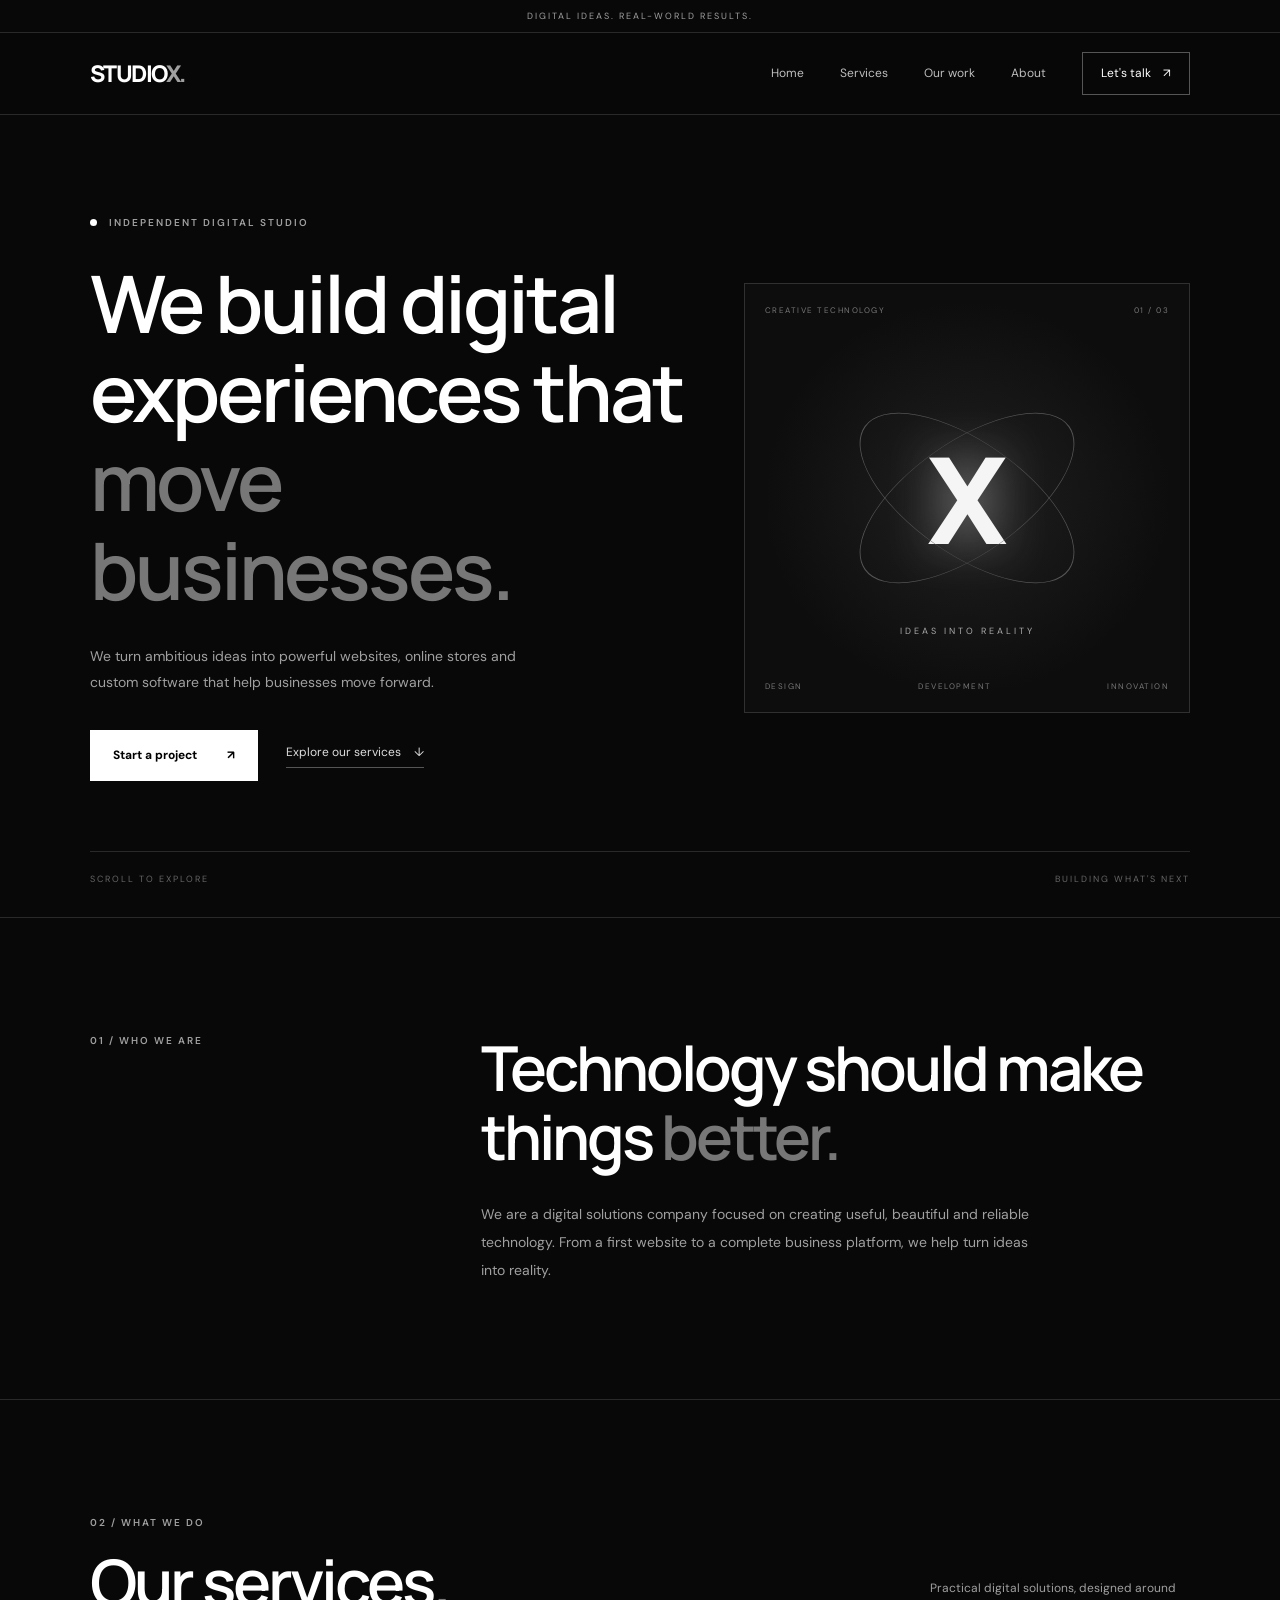
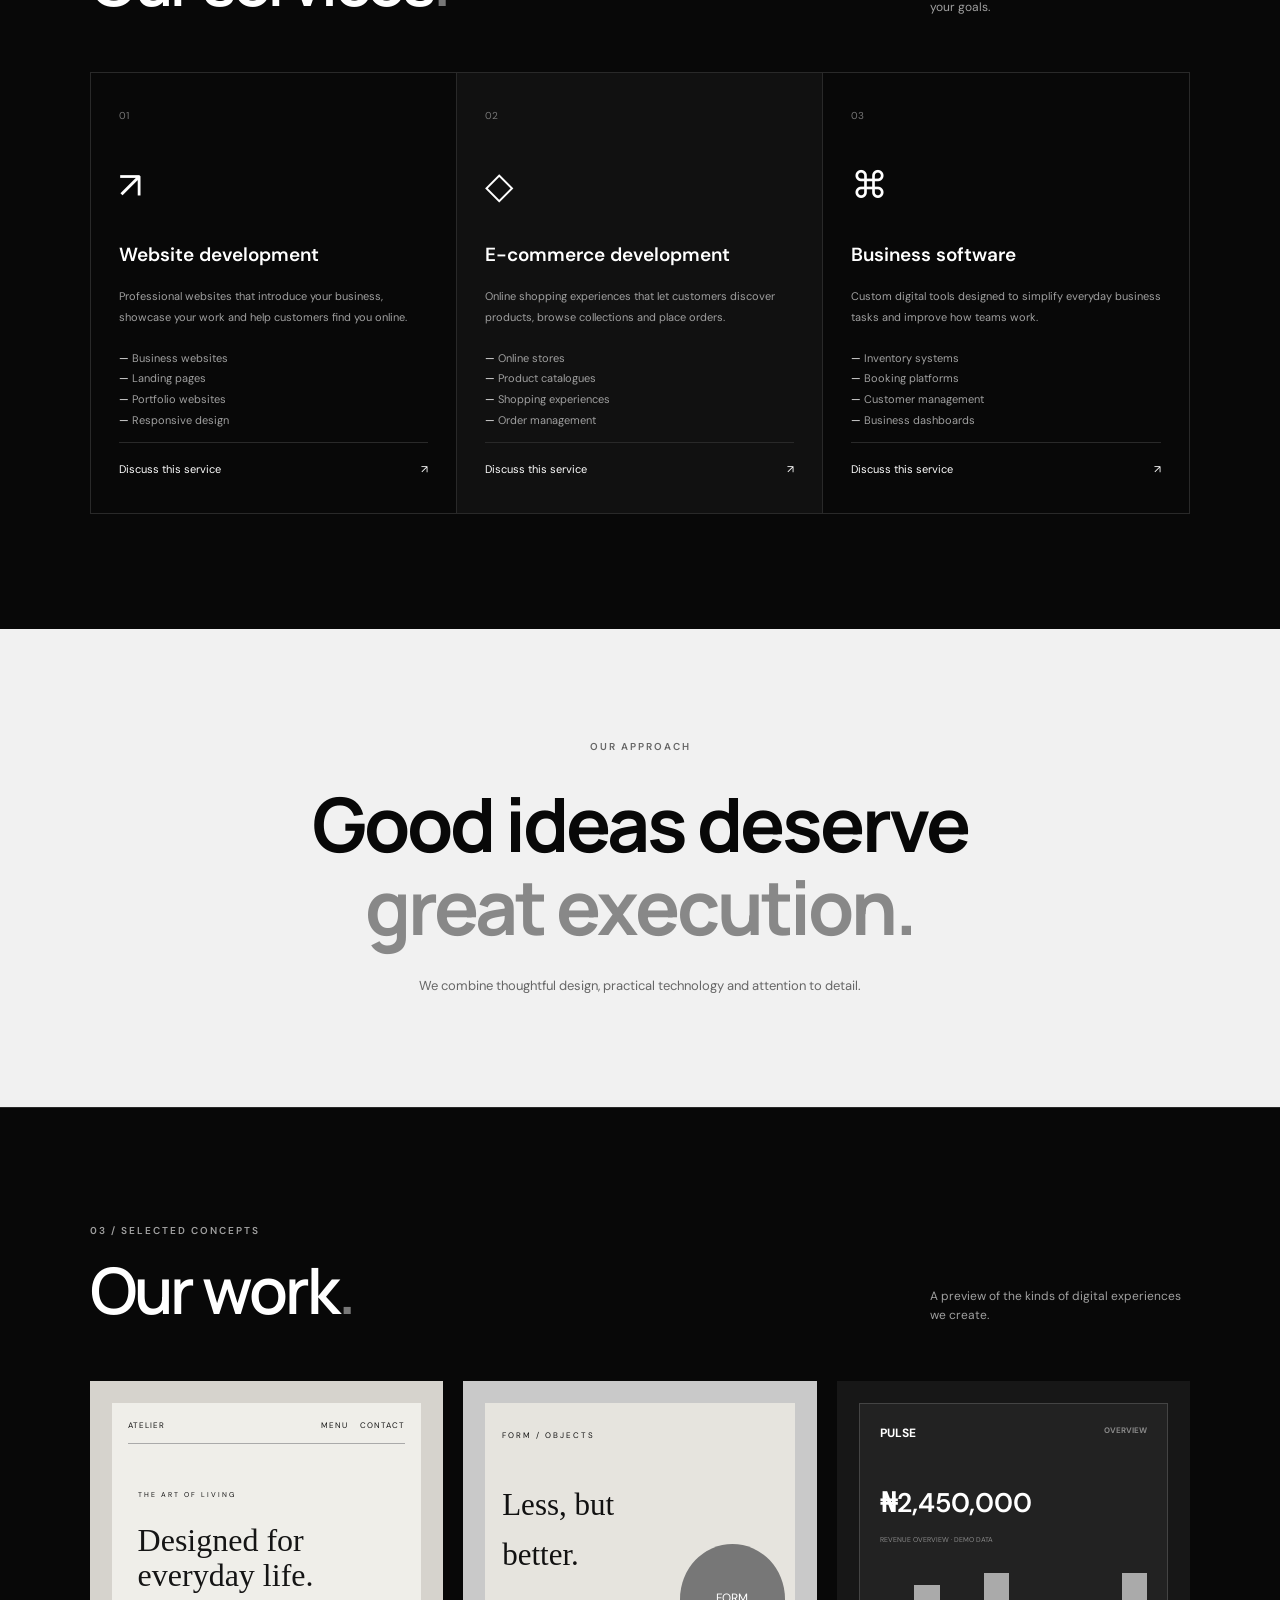
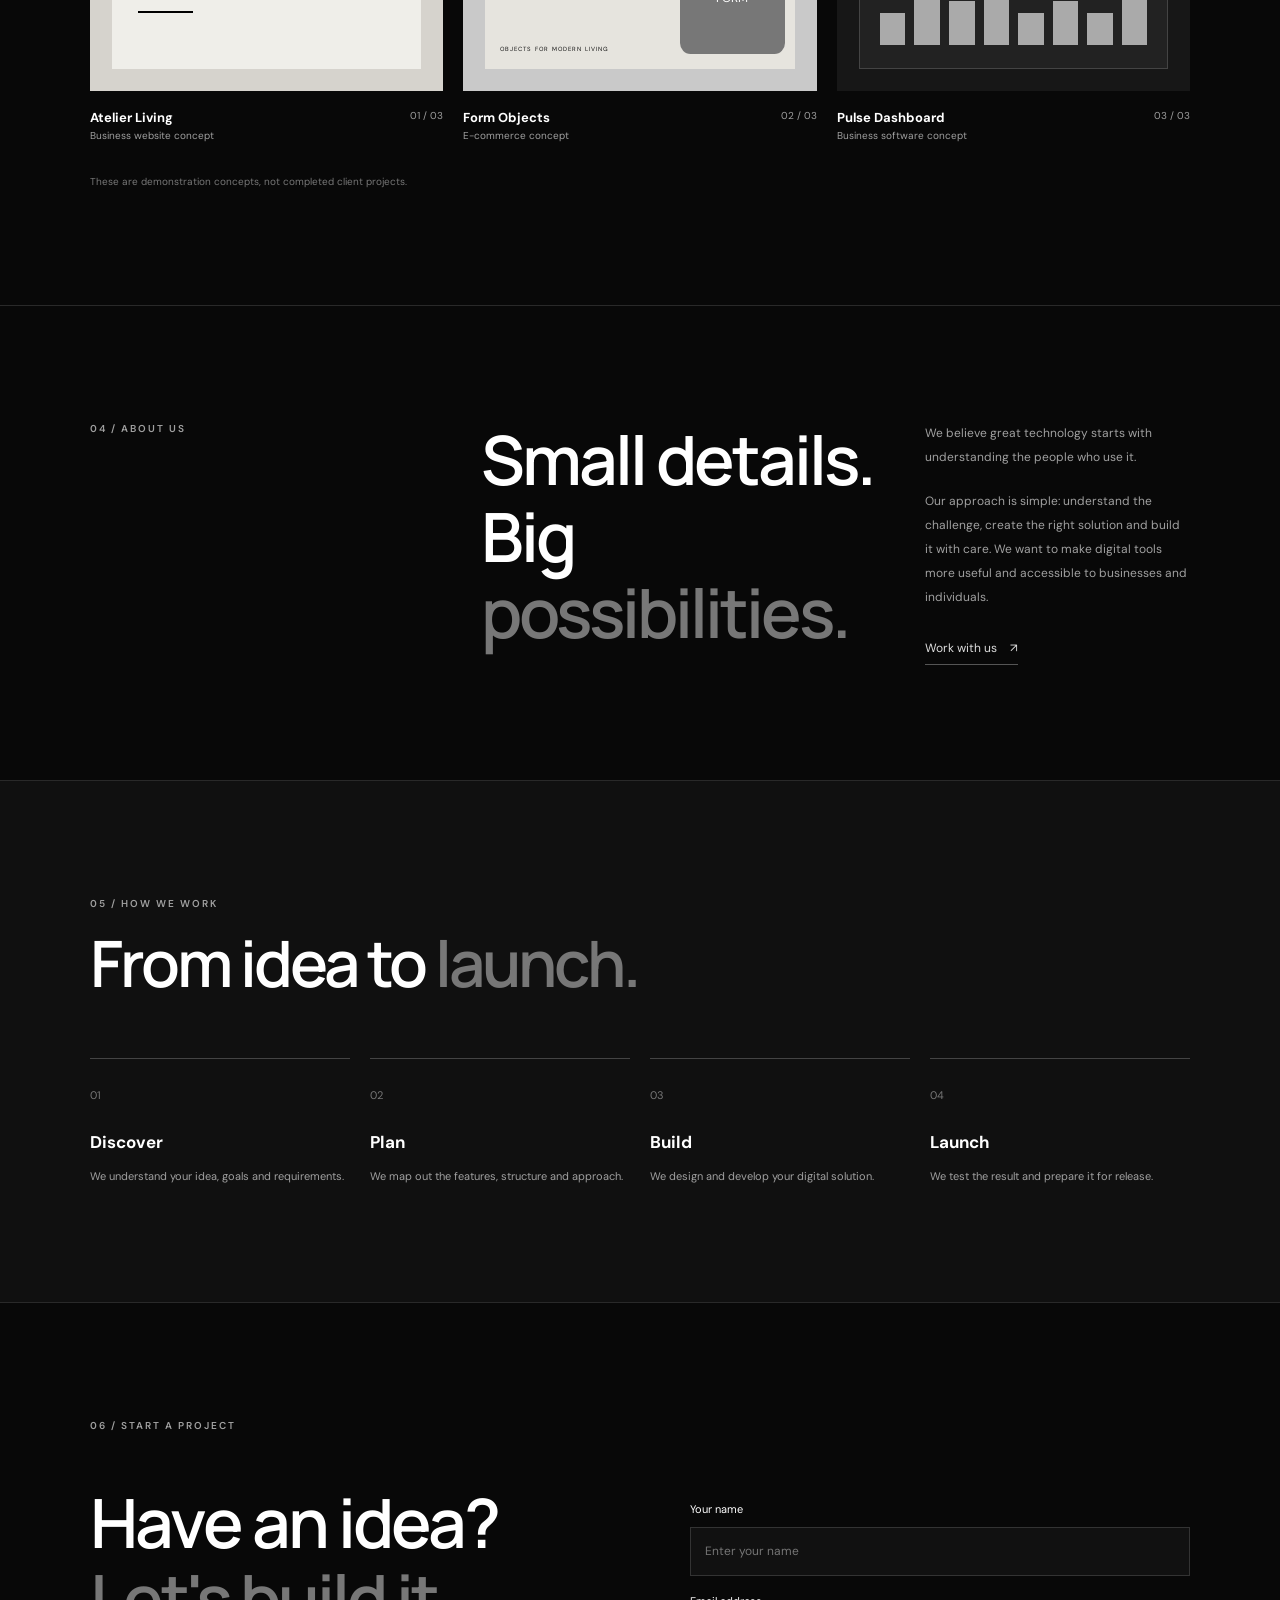
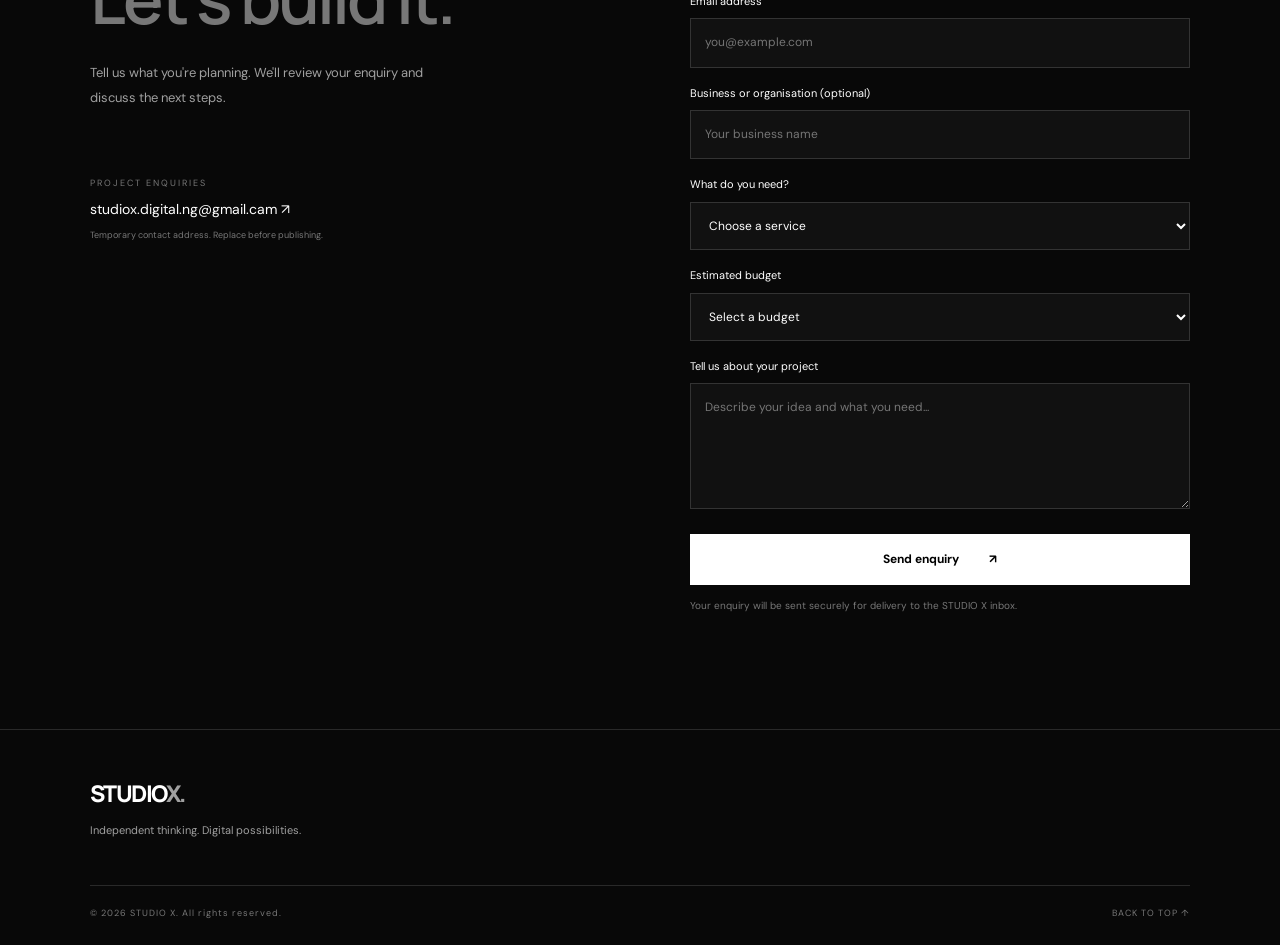
==== index.html @ 40f2bbae "Add STUDIO X website files" ====
<!DOCTYPE html>
<html lang="en">
<head>
  <meta charset="UTF-8">
  <meta name="viewport" content="width=device-width, initial-scale=1.0">
  <meta name="description" content="STUDIO X builds websites, online stores and custom business software.">
  <meta name="theme-color" content="#080808">
  <title>STUDIO X | Digital Solutions</title>
  <link rel="preconnect" href="https://fonts.googleapis.com">
  <link rel="preconnect" href="https://fonts.gstatic.com" crossorigin>
  <link href="https://fonts.googleapis.com/css2?family=DM+Sans:wght@400;500;600;700;800&family=Manrope:wght@400;500;600;700;800&display=swap" rel="stylesheet">
  <link rel="stylesheet" href="style.css">
</head>
<body>

  <div class="announcement">
    DIGITAL IDEAS. REAL-WORLD RESULTS.
  </div>

  <header class="header">
    <a href="#home" class="logo">STUDIO<span>X.</span></a>

    <button class="menu-toggle" id="menuToggle" aria-label="Open navigation" aria-expanded="false">
      <span></span><span></span>
    </button>

    <nav class="nav" id="navigation">
      <a href="#home">Home</a>
      <a href="#services">Services</a>
      <a href="#work">Our work</a>
      <a href="#about">About</a>
      <a href="#contact" class="nav-contact">Let's talk <span>↗</span></a>
    </nav>
  </header>

  <main>
    <section class="hero" id="home">
      <div class="hero-content">
        <div class="eyebrow"><span class="status-dot"></span> INDEPENDENT DIGITAL STUDIO</div>

        <h1>We build digital<br>experiences that<br><span>move businesses.</span></h1>

        <p class="hero-description">
          We turn ambitious ideas into powerful websites, online stores
          and custom software that help businesses move forward.
        </p>

        <div class="hero-actions">
          <a href="#contact" class="button button-light">Start a project <span>↗</span></a>
          <a href="#services" class="text-link">Explore our services <span>↓</span></a>
        </div>
      </div>

      <div class="hero-visual">
        <div class="visual-top">
          <span>CREATIVE TECHNOLOGY</span>
          <span>01 / 03</span>
        </div>
        <div class="visual-center">
          <div class="orbit orbit-one"></div>
          <div class="orbit orbit-two"></div>
          <div class="visual-symbol">X</div>
          <div class="visual-caption">IDEAS INTO REALITY</div>
        </div>
        <div class="visual-bottom">
          <span>DESIGN</span>
          <span>DEVELOPMENT</span>
          <span>INNOVATION</span>
        </div>
      </div>

      <div class="hero-footer">
        <span>SCROLL TO EXPLORE</span>
        <span>BUILDING WHAT'S NEXT</span>
      </div>
    </section>

    <section class="intro section-pad">
      <div class="section-label">01 / WHO WE ARE</div>
      <div>
        <h2>Technology should make things <span>better.</span></h2>
        <p class="intro-copy">
          We are a digital solutions company focused on creating useful,
          beautiful and reliable technology. From a first website to a
          complete business platform, we help turn ideas into reality.
        </p>
      </div>
    </section>

    <section class="services section-pad" id="services">
      <div class="section-heading">
        <div>
          <div class="section-label">02 / WHAT WE DO</div>
          <h2>Our services<span>.</span></h2>
        </div>
        <p>Practical digital solutions, designed around your goals.</p>
      </div>

      <div class="service-grid">
        <article class="service-card">
          <div class="service-number">01</div>
          <div class="service-icon">↗</div>
          <h3>Website development</h3>
          <p>
            Professional websites that introduce your business,
            showcase your work and help customers find you online.
          </p>
          <ul>
            <li>Business websites</li>
            <li>Landing pages</li>
            <li>Portfolio websites</li>
            <li>Responsive design</li>
          </ul>
          <a href="#contact" class="card-link" data-service="Website development">Discuss this service <span>↗</span></a>
        </article>

        <article class="service-card featured-service">
          <div class="service-number">02</div>
          <div class="service-icon">◇</div>
          <h3>E-commerce development</h3>
          <p>
            Online shopping experiences that let customers discover
            products, browse collections and place orders.
          </p>
          <ul>
            <li>Online stores</li>
            <li>Product catalogues</li>
            <li>Shopping experiences</li>
            <li>Order management</li>
          </ul>
          <a href="#contact" class="card-link" data-service="E-commerce development">Discuss this service <span>↗</span></a>
        </article>

        <article class="service-card">
          <div class="service-number">03</div>
          <div class="service-icon">⌘</div>
          <h3>Business software</h3>
          <p>
            Custom digital tools designed to simplify everyday
            business tasks and improve how teams work.
          </p>
          <ul>
            <li>Inventory systems</li>
            <li>Booking platforms</li>
            <li>Customer management</li>
            <li>Business dashboards</li>
          </ul>
          <a href="#contact" class="card-link" data-service="Business software">Discuss this service <span>↗</span></a>
        </article>
      </div>
    </section>

    <section class="statement">
      <div class="statement-label">OUR APPROACH</div>
      <h2>Good ideas deserve<br> <span>great execution.</span></h2>
      <p>We combine thoughtful design, practical technology and attention to detail.</p>
    </section>

    <section class="work section-pad" id="work">
      <div class="section-heading">
        <div>
          <div class="section-label">03 / SELECTED CONCEPTS</div>
          <h2>Our work<span>.</span></h2>
        </div>
        <p>A preview of the kinds of digital experiences we create.</p>
      </div>

      <div class="work-grid">
        <article class="work-card">
          <div class="work-image work-one">
            <div class="mock-window">
              <div class="mock-top"><span>ATELIER</span><span>MENU　 CONTACT</span></div>
              <div class="mock-main">
                <span>THE ART OF LIVING</span>
                <strong>Designed for<br>everyday life.</strong>
                <div class="mock-line"></div>
              </div>
            </div>
          </div>
          <div class="work-info">
            <div><h3>Atelier Living</h3><p>Business website concept</p></div>
            <span>01 / 03</span>
          </div>
        </article>

        <article class="work-card">
          <div class="work-image work-two">
            <div class="mock-shop">
              <span>FORM / OBJECTS</span>
              <strong>Less, but<br>better.</strong>
              <div class="mock-product">FORM</div>
              <small>OBJECTS FOR MODERN LIVING</small>
            </div>
          </div>
          <div class="work-info">
            <div><h3>Form Objects</h3><p>E-commerce concept</p></div>
            <span>02 / 03</span>
          </div>
        </article>

        <article class="work-card">
          <div class="work-image work-three">
            <div class="mock-dashboard">
              <div class="dash-title">PULSE <span>OVERVIEW</span></div>
              <div class="dash-number">₦2,450,000</div>
              <small>REVENUE OVERVIEW · DEMO DATA</small>
              <div class="dash-bars"><i></i><i></i><i></i><i></i><i></i><i></i><i></i><i></i></div>
            </div>
          </div>
          <div class="work-info">
            <div><h3>Pulse Dashboard</h3><p>Business software concept</p></div>
            <span>03 / 03</span>
          </div>
        </article>
      </div>
      <p class="portfolio-note">These are demonstration concepts, not completed client projects.</p>
    </section>

    <section class="about section-pad" id="about">
      <div class="section-label">04 / ABOUT US</div>
      <div class="about-content">
        <h2>Small details.<br>Big <span>possibilities.</span></h2>
        <div class="about-text">
          <p>
            We believe great technology starts with understanding
            the people who use it.
          </p>
          <p>
            Our approach is simple: understand the challenge,
            create the right solution and build it with care.
            We want to make digital tools more useful and accessible
            to businesses and individuals.
          </p>
          <a href="#contact" class="text-link">Work with us <span>↗</span></a>
        </div>
      </div>
    </section>

    <section class="process section-pad">
      <div class="section-label">05 / HOW WE WORK</div>
      <h2>From idea to <span>launch.</span></h2>
      <div class="process-grid">
        <div><span>01</span><h3>Discover</h3><p>We understand your idea, goals and requirements.</p></div>
        <div><span>02</span><h3>Plan</h3><p>We map out the features, structure and approach.</p></div>
        <div><span>03</span><h3>Build</h3><p>We design and develop your digital solution.</p></div>
        <div><span>04</span><h3>Launch</h3><p>We test the result and prepare it for release.</p></div>
      </div>
    </section>

    <section class="contact section-pad" id="contact">
      <div class="section-label">06 / START A PROJECT</div>
      <div class="contact-layout">
        <div>
          <h2>Have an idea?<br><span>Let's build it.</span></h2>
          <p>Tell us what you're planning. We'll review your enquiry and discuss the next steps.</p>
          <div class="contact-detail">
            <span>PROJECT ENQUIRIES</span>
            <a href="mailto:studiox.digital.ng@gmail.cam">studiox.digital.ng@gmail.cam ↗</a>
            <small>Temporary contact address. Replace before publishing.</small>
          </div>
        </div>

        <form id="projectFormOnline" class="project-form"
      action="https://api.web3forms.com/submit"
      method="POST">

  <input type="hidden" name="access_key" value=00586d34-3812-41f3-b24c-61cb182b9431>
  <input type="hidden" name="subject" value="New STUDIO X Project Enquiry">
  <input type="hidden" name="from_name" value="STUDIO X">
  <input type="checkbox" name="botcheck" style="display:none;">

  <label for="name">Your name</label>
  <input type="text" id="name" name="name" placeholder="Enter your name" required>

  <label for="email">Email address</label>
  <input type="email" id="email" name="email" placeholder="you@example.com" required>

  <label for="business">Business or organisation (optional)</label>
  <input type="text" id="business" name="business" placeholder="Your business name">

  <label for="service">What do you need?</label>
  <select id="service" name="service" required>
    <option value="">Choose a service</option>
    <option>Website development</option>
    <option>E-commerce development</option>
    <option>Business software</option>
    <option>Not sure yet</option>
  </select>

  <label for="budget">Estimated budget</label>
  <select id="budget" name="budget" required>
    <option value="">Select a budget</option>
    <option>Under ₦50,000</option>
    <option>₦50,000 – ₦150,000</option>
    <option>₦150,000 – ₦500,000</option>
    <option>Above ₦500,000</option>
    <option>Not decided</option>
  </select>

  <label for="message">Tell us about your project</label>
  <textarea id="message" name="message" rows="5"
    placeholder="Describe your idea and what you need..." required></textarea>

  <button class="button button-light submit-button" type="submit">
    Send enquiry <span>↗</span>
  </button>

  <p class="form-note" id="formNote">
    Your enquiry will be sent securely for delivery to the STUDIO X inbox.
  </p>
</form>
      </div>
    </section>
  </main>

  <footer class="footer">
    <a href="#home" class="logo">STUDIO<span>X.</span></a>
    <p>Independent thinking. Digital possibilities.</p>
    <div class="footer-bottom">
      <span>© <span id="year"></span> STUDIO X. All rights reserved.</span>
      <a href="#home">BACK TO TOP ↑</a>
    </div>
  </footer>

  <script src="script.js"></script>
</body>
</html>
---- style.css ----
:root {
  --black: #080808;
  --surface: #111111;
  --surface-light: #171717;
  --white: #ffffff;
  --grey: #a0a0a0;
  --border: #292929;
}

* {
  margin: 0;
  padding: 0;
  box-sizing: border-box;
}

html {
  scroll-behavior: smooth;
  scroll-padding-top: 90px;
}

body {
  background: var(--black);
  color: var(--white);
  font-family: "DM Sans", sans-serif;
  line-height: 1.6;
}

a {
  color: inherit;
  text-decoration: none;
}

button, input, textarea, select {
  font: inherit;
}

.announcement {
  text-align: center;
  padding: 9px;
  font-size: 9px;
  letter-spacing: 2px;
  border-bottom: 1px solid var(--border);
  color: var(--grey);
}

.header {
  height: 82px;
  padding: 0 7%;
  display: flex;
  align-items: center;
  justify-content: space-between;
  border-bottom: 1px solid var(--border);
  position: sticky;
  top: 0;
  z-index: 100;
  background: rgba(8, 8, 8, .96);
  backdrop-filter: blur(15px);
}

.logo {
  font-family: "Manrope", sans-serif;
  font-size: 23px;
  font-weight: 800;
  letter-spacing: -1.5px;
}

.logo span {
  color: var(--grey);
}

.nav {
  display: flex;
  align-items: center;
  gap: 36px;
}

.nav a {
  font-size: 12px;
  color: #bdbdbd;
  transition: color .25s;
}

.nav a:hover {
  color: white;
}

.nav .nav-contact {
  border: 1px solid #555;
  padding: 11px 18px;
  color: white;
}

.nav-contact span {
  margin-left: 9px;
}

.menu-toggle {
  display: none;
  background: none;
  border: none;
  cursor: pointer;
}

.hero {
  padding: 100px 7% 30px;
  min-height: 680px;
  display: grid;
  grid-template-columns: 1.15fr .85fr;
  align-items: center;
  gap: 50px;
  position: relative;
}

.eyebrow, .section-label, .statement-label {
  font-size: 10px;
  letter-spacing: 2px;
  color: var(--grey);
  font-weight: 600;
}

.status-dot {
  display: inline-block;
  width: 7px;
  height: 7px;
  background: white;
  border-radius: 50%;
  margin-right: 8px;
}

.hero h1, .section-heading h2, .intro h2,
.about h2, .process h2, .contact h2 {
  font-family: "Manrope", sans-serif;
  font-weight: 600;
  letter-spacing: -3px;
  line-height: 1.12;
}

.hero h1 {
  font-size: clamp(44px, 6.2vw, 82px);
  margin: 28px 0;
}

.hero h1 span, .intro h2 span, .section-heading h2 span,
.statement h2 span, .about h2 span, .process h2 span,
.contact h2 span {
  color: #777;
}

.hero-description {
  color: var(--grey);
  font-size: 14px;
  max-width: 440px;
  line-height: 1.9;
}

.hero-actions {
  display: flex;
  align-items: center;
  gap: 28px;
  margin-top: 34px;
  flex-wrap: wrap;
}

.button {
  display: inline-flex;
  justify-content: center;
  align-items: center;
  gap: 30px;
  padding: 15px 22px;
  border: 1px solid white;
  cursor: pointer;
  font-size: 12px;
  font-weight: 700;
  transition: .25s;
}

.button-light {
  background: white;
  color: black;
}

.button-light:hover {
  background: #c9c9c9;
  transform: translateY(-3px);
}

.text-link {
  font-size: 12px;
  color: #ddd;
  border-bottom: 1px solid #555;
  padding-bottom: 5px;
}

.text-link span {
  margin-left: 10px;
}

.hero-visual {
  height: 430px;
  border: 1px solid #303030;
  background: radial-gradient(ellipse at center, #202020 0%, #0d0d0d 65%);
  display: flex;
  flex-direction: column;
  justify-content: space-between;
  padding: 20px;
  overflow: hidden;
}

.visual-top, .visual-bottom {
  display: flex;
  justify-content: space-between;
  color: #777;
  font-size: 8px;
  letter-spacing: 1.5px;
}

.visual-center {
  height: 290px;
  position: relative;
  display: flex;
  justify-content: center;
  align-items: center;
}

.orbit {
  position: absolute;
  border: 1px solid #555;
  border-radius: 50%;
  width: 250px;
  height: 250px;
}

.orbit-one {
  transform: rotate(35deg) scaleY(.45);
  animation: orbit 12s linear infinite;
}

.orbit-two {
  transform: rotate(-35deg) scaleY(.45);
  animation: orbit 12s linear infinite reverse;
}

.visual-symbol {
  font-family: "Manrope", sans-serif;
  font-size: 120px;
  font-weight: 800;
  color: #f5f5f5;
  text-shadow: 0 0 50px #888;
}

.visual-caption {
  position: absolute;
  bottom: 5px;
  font-size: 9px;
  letter-spacing: 3px;
  color: #aaa;
}

@keyframes orbit {
  to { transform: rotate(395deg) scaleY(.45); }
}

.hero-footer {
  grid-column: 1 / -1;
  display: flex;
  justify-content: space-between;
  font-size: 9px;
  color: #666;
  letter-spacing: 2px;
  border-top: 1px solid var(--border);
  padding-top: 20px;
  margin-top: 20px;
}

.section-pad {
  padding: 115px 7%;
}

.intro {
  display: grid;
  grid-template-columns: .65fr 1.35fr;
  gap: 50px;
  border-top: 1px solid var(--border);
}

.intro h2 {
  font-size: clamp(35px, 5vw, 62px);
  max-width: 760px;
}

.intro-copy {
  margin-top: 28px;
  color: var(--grey);
  max-width: 550px;
  font-size: 14px;
  line-height: 2;
}

.services, .work, .process {
  border-top: 1px solid var(--border);
}

.section-heading {
  display: flex;
  justify-content: space-between;
  align-items: end;
  gap: 30px;
  margin-bottom: 55px;
}

.section-heading h2, .process h2 {
  font-size: clamp(42px, 5vw, 65px);
  margin-top: 15px;
}

.section-heading > p {
  max-width: 260px;
  font-size: 12px;
  color: var(--grey);
}

.service-grid {
  display: grid;
  grid-template-columns: repeat(3, 1fr);
  border: 1px solid var(--border);
}

.service-card {
  padding: 35px 28px;
  min-height: 440px;
  border-right: 1px solid var(--border);
  position: relative;
  display: flex;
  flex-direction: column;
  transition: background .3s;
}

.service-card:last-child {
  border-right: 0;
}

.service-card:hover {
  background: var(--surface-light);
}

.featured-service {
  background: #111;
}

.service-number {
  font-size: 10px;
  color: #777;
}

.service-icon {
  font-size: 37px;
  margin: 32px 0 25px;
}

.service-card h3 {
  font-size: 19px;
  font-weight: 600;
  margin-bottom: 15px;
}

.service-card p, .service-card li {
  color: var(--grey);
  font-size: 11px;
  line-height: 1.9;
}

.service-card ul {
  list-style: none;
  margin-top: 20px;
}

.service-card li::before {
  content: "— ";
  color: white;
}

.card-link {
  border-top: 1px solid var(--border);
  padding-top: 18px;
  margin-top: auto;
  font-size: 11px;
}

.card-link span {
  float: right;
}

.statement {
  padding: 110px 7%;
  background: #f1f1f1;
  color: #080808;
  text-align: center;
}

.statement-label {
  color: #666;
}

.statement h2 {
  font-family: "Manrope", sans-serif;
  font-size: clamp(40px, 6vw, 75px);
  line-height: 1.1;
  letter-spacing: -3px;
  margin: 28px 0;
}

.statement h2 span {
  color: #888;
}

.statement p {
  color: #666;
  font-size: 13px;
}

.work-grid {
  display: grid;
  grid-template-columns: repeat(3, 1fr);
  gap: 20px;
}

.work-image {
  height: 310px;
  display: flex;
  justify-content: center;
  align-items: center;
  overflow: hidden;
  padding: 22px;
}

.work-one { background: #d6d3cd; }
.work-two { background: #c9c9c9; }
.work-three { background: #171717; }

.mock-window {
  width: 100%;
  height: 100%;
  background: #efeee9;
  color: #151515;
  padding: 16px;
}

.mock-top {
  display: flex;
  justify-content: space-between;
  font-size: 8px;
  letter-spacing: 1px;
  border-bottom: 1px solid #aaa;
  padding-bottom: 12px;
}

.mock-main {
  padding: 35px 10px;
}

.mock-main > span {
  font-size: 7px;
  letter-spacing: 2px;
}

.mock-main strong {
  display: block;
  font-family: Georgia, serif;
  font-size: 32px;
  font-weight: 400;
  line-height: 1.1;
  margin: 18px 0;
}

.mock-line {
  width: 55px;
  height: 2px;
  background: black;
}

.mock-shop {
  width: 100%;
  height: 100%;
  padding: 17px;
  background: #e6e4de;
  color: #111;
  position: relative;
}

.mock-shop > span {
  font-size: 8px;
  letter-spacing: 2px;
}

.mock-shop strong {
  display: block;
  font-family: Georgia, serif;
  font-size: 31px;
  font-weight: 400;
  margin-top: 35px;
}

.mock-product {
  position: absolute;
  right: 10px;
  bottom: 15px;
  width: 105px;
  height: 110px;
  border-radius: 50% 50% 10% 10%;
  background: #777;
  color: white;
  display: grid;
  place-items: center;
  font-size: 12px;
}

.mock-shop small {
  position: absolute;
  bottom: 14px;
  left: 15px;
  font-size: 6px;
  letter-spacing: 1px;
}

.mock-dashboard {
  width: 100%;
  height: 100%;
  background: #222;
  border: 1px solid #444;
  padding: 20px;
}

.dash-title {
  font-size: 12px;
  font-weight: 700;
  display: flex;
  justify-content: space-between;
}

.dash-title span {
  font-size: 8px;
  color: #888;
}

.dash-number {
  font-size: 27px;
  font-weight: 600;
  margin-top: 38px;
}

.mock-dashboard small {
  color: #888;
  font-size: 7px;
}

.dash-bars {
  height: 80px;
  display: flex;
  align-items: end;
  gap: 9px;
  margin-top: 15px;
}

.dash-bars i {
  flex: 1;
  background: #aaa;
  height: 40%;
}

.dash-bars i:nth-child(2n) { height: 75%; }
.dash-bars i:nth-child(3n) { height: 55%; }
.dash-bars i:nth-child(4n) { height: 90%; }

.work-info {
  display: flex;
  justify-content: space-between;
  padding-top: 17px;
}

.work-info h3 {
  font-size: 13px;
}

.work-info p, .work-info > span {
  color: var(--grey);
  font-size: 10px;
}

.portfolio-note {
  color: #777;
  font-size: 10px;
  margin-top: 30px;
}

.about {
  border-top: 1px solid var(--border);
  display: grid;
  grid-template-columns: .65fr 1.35fr;
  gap: 50px;
}

.about-content {
  display: grid;
  grid-template-columns: 1.2fr .8fr;
  gap: 45px;
}

.about h2, .contact h2 {
  font-size: clamp(42px, 5.5vw, 68px);
}

.about-text p {
  font-size: 12px;
  color: var(--grey);
  margin-bottom: 20px;
  line-height: 2;
}

.about-text .text-link {
  display: inline-block;
  margin-top: 10px;
}

.process {
  background: #101010;
}

.process-grid {
  display: grid;
  grid-template-columns: repeat(4, 1fr);
  gap: 20px;
  margin-top: 60px;
}

.process-grid > div {
  border-top: 1px solid #444;
  padding-top: 22px;
}

.process-grid span {
  font-size: 11px;
  color: #777;
}

.process-grid h3 {
  margin: 22px 0 10px;
  font-size: 17px;
}

.process-grid p {
  color: var(--grey);
  font-size: 11px;
  line-height: 1.9;
}

.contact {
  border-top: 1px solid var(--border);
}

.contact-layout {
  display: grid;
  grid-template-columns: 1fr 1fr;
  gap: 100px;
  margin-top: 50px;
}

.contact-layout > div > p {
  color: var(--grey);
  font-size: 13px;
  max-width: 370px;
  margin-top: 25px;
  line-height: 1.9;
}

.contact-detail {
  margin-top: 65px;
  display: flex;
  flex-direction: column;
  gap: 8px;
}

.contact-detail > span {
  font-size: 9px;
  color: #777;
  letter-spacing: 2px;
}

.contact-detail a {
  font-size: 14px;
}

.contact-detail small {
  font-size: 9px;
  color: #777;
}

.project-form {
  display: flex;
  flex-direction: column;
}

.project-form label {
  font-size: 11px;
  margin: 17px 0 8px;
}

.project-form input, .project-form textarea,
.project-form select {
  width: 100%;
  padding: 14px;
  background: #111;
  color: white;
  border: 1px solid #333;
  outline: none;
  border-radius: 0;
  font-size: 12px;
}

.project-form input:focus, .project-form textarea:focus,
.project-form select:focus {
  border-color: #aaa;
}

.project-form select option {
  background: #111;
}

.project-form textarea {
  resize: vertical;
}

.submit-button {
  margin-top: 25px;
}

.form-note {
  color: #777;
  font-size: 10px;
  margin-top: 13px;
}

.footer {
  padding: 45px 7% 25px;
  border-top: 1px solid var(--border);
}

.footer > p {
  font-size: 11px;
  color: var(--grey);
  margin-top: 10px;
}

.footer-bottom {
  display: flex;
  justify-content: space-between;
  border-top: 1px solid var(--border);
  margin-top: 45px;
  padding-top: 20px;
  font-size: 9px;
  color: #777;
  letter-spacing: 1px;
}

.reveal {
  opacity: 0;
  transform: translateY(22px);
  transition: opacity .7s ease, transform .7s ease;
}

.reveal.visible {
  opacity: 1;
  transform: translateY(0);
}

@media (max-width: 900px) {
  .hero {
    grid-template-columns: 1fr;
    padding-top: 75px;
  }

  .hero-visual {
    max-width: 600px;
    width: 100%;
  }

  .service-grid {
    grid-template-columns: 1fr;
  }

  .service-card {
    border-right: 0;
    border-bottom: 1px solid var(--border);
    min-height: 390px;
  }

  .service-card:last-child {
    border-bottom: 0;
  }

  .work-grid {
    grid-template-columns: 1fr 1fr;
  }

  .about, .intro {
    grid-template-columns: 1fr;
  }

  .contact-layout {
    gap: 50px;
  }
}

@media (max-width: 650px) {
  .header {
    height: 70px;
  }

  .menu-toggle {
    display: flex;
    flex-direction: column;
    gap: 6px;
    padding: 10px;
  }

  .menu-toggle span {
    width: 23px;
    height: 1px;
    background: white;
  }

  .nav {
    display: none;
    position: absolute;
    top: 70px;
    left: 0;
    width: 100%;
    background: #0b0b0b;
    border-bottom: 1px solid #333;
    flex-direction: column;
    align-items: stretch;
    padding: 25px 7%;
    gap: 25px;
  }

  .nav.open {
    display: flex;
  }

  .nav .nav-contact {
    text-align: center;
  }

  .hero {
    padding-top: 65px;
    min-height: auto;
  }

  .hero h1 {
    letter-spacing: -2px;
  }

  .hero-visual {
    height: 330px;
  }

  .visual-center {
    height: 220px;
  }

  .orbit {
    width: 190px;
    height: 190px;
  }

  .visual-symbol {
    font-size: 95px;
  }

  .hero-footer {
    font-size: 7px;
  }

  .section-pad {
    padding: 80px 7%;
  }

  .section-heading {
    flex-direction: column;
    align-items: start;
  }

  .work-grid {
    grid-template-columns: 1fr;
  }

  .work-image {
    height: 290px;
  }

  .about-content {
    grid-template-columns: 1fr;
    gap: 25px;
  }

  .process-grid {
    grid-template-columns: 1fr 1fr;
    row-gap: 40px;
  }

  .contact-layout {
    grid-template-columns: 1fr;
    gap: 50px;
  }

  .footer-bottom {
    gap: 20px;
    flex-direction: column;
  }
}

@media (prefers-reduced-motion: reduce) {
  *, *::before, *::after {
    scroll-behavior: auto !important;
    animation-duration: .01ms !important;
    transition-duration: .01ms !important;
  }

  .reveal {
    opacity: 1;
    transform: none;
  }
}
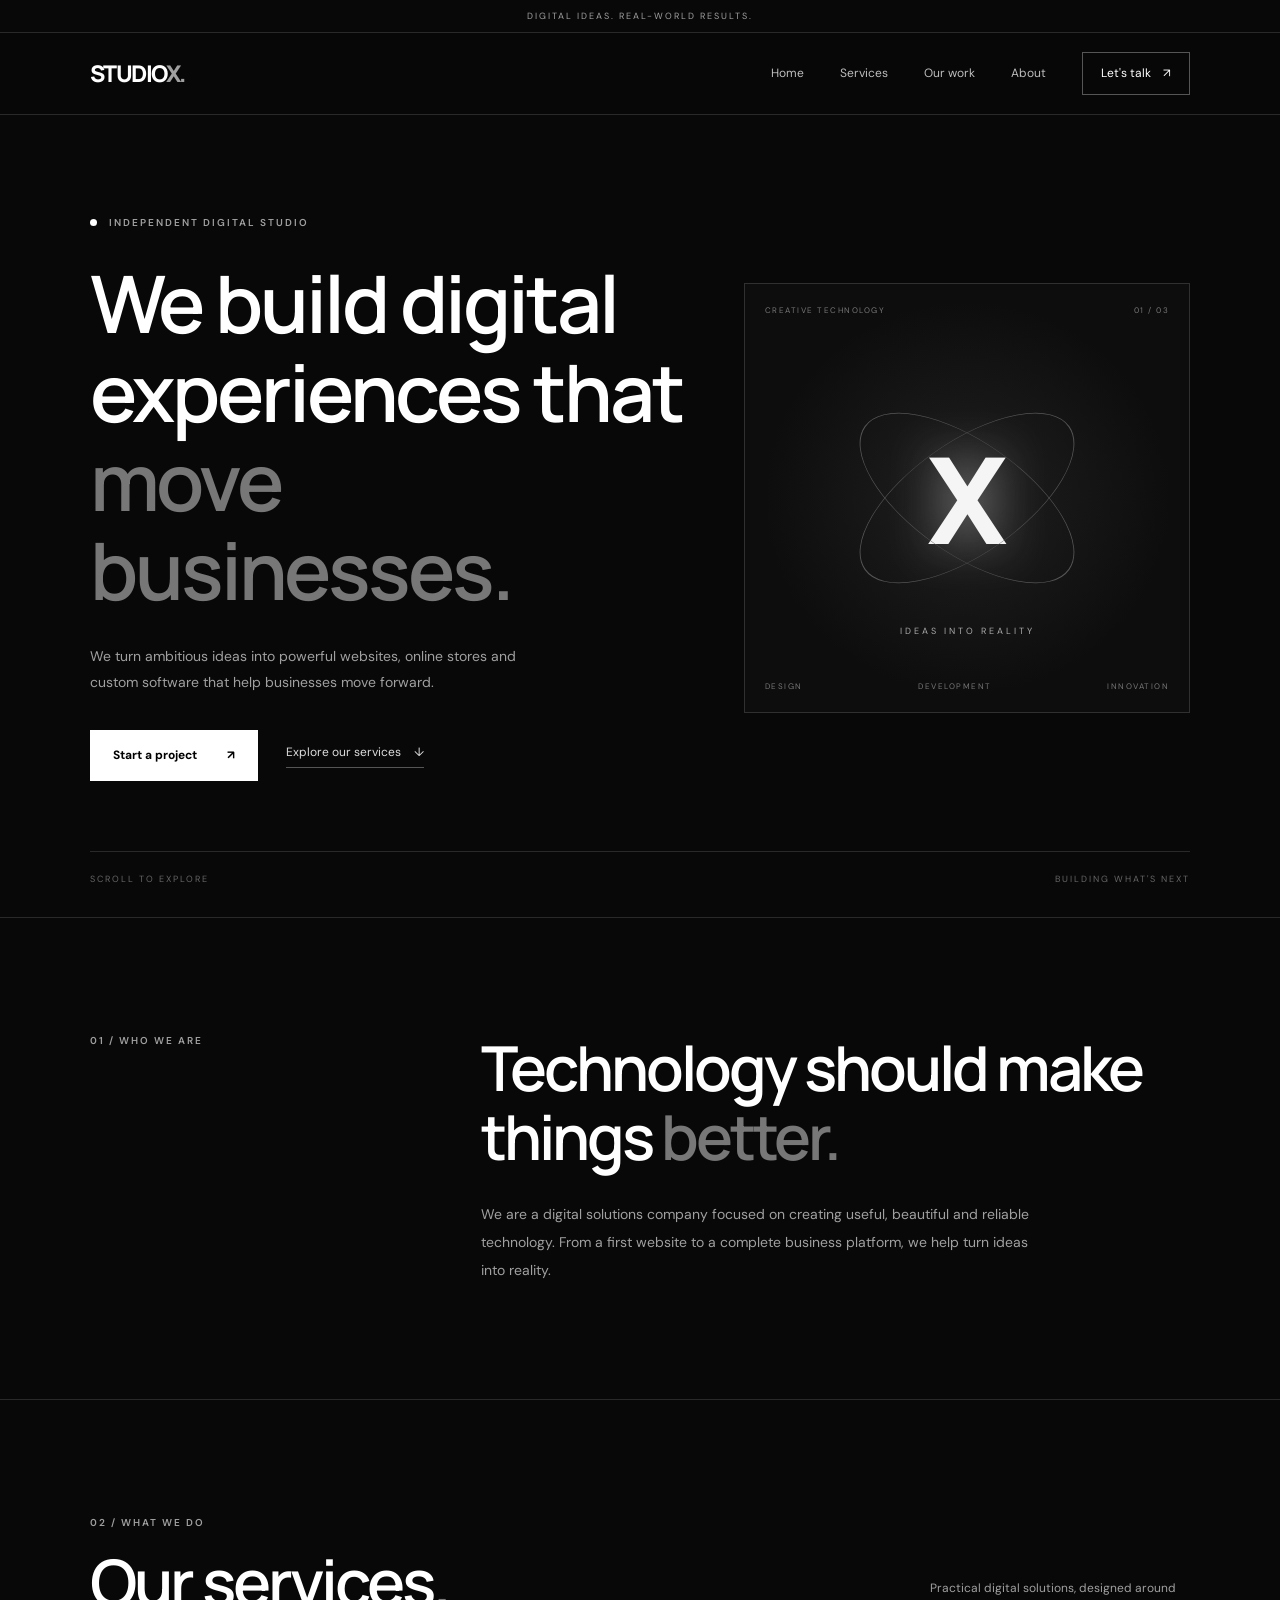
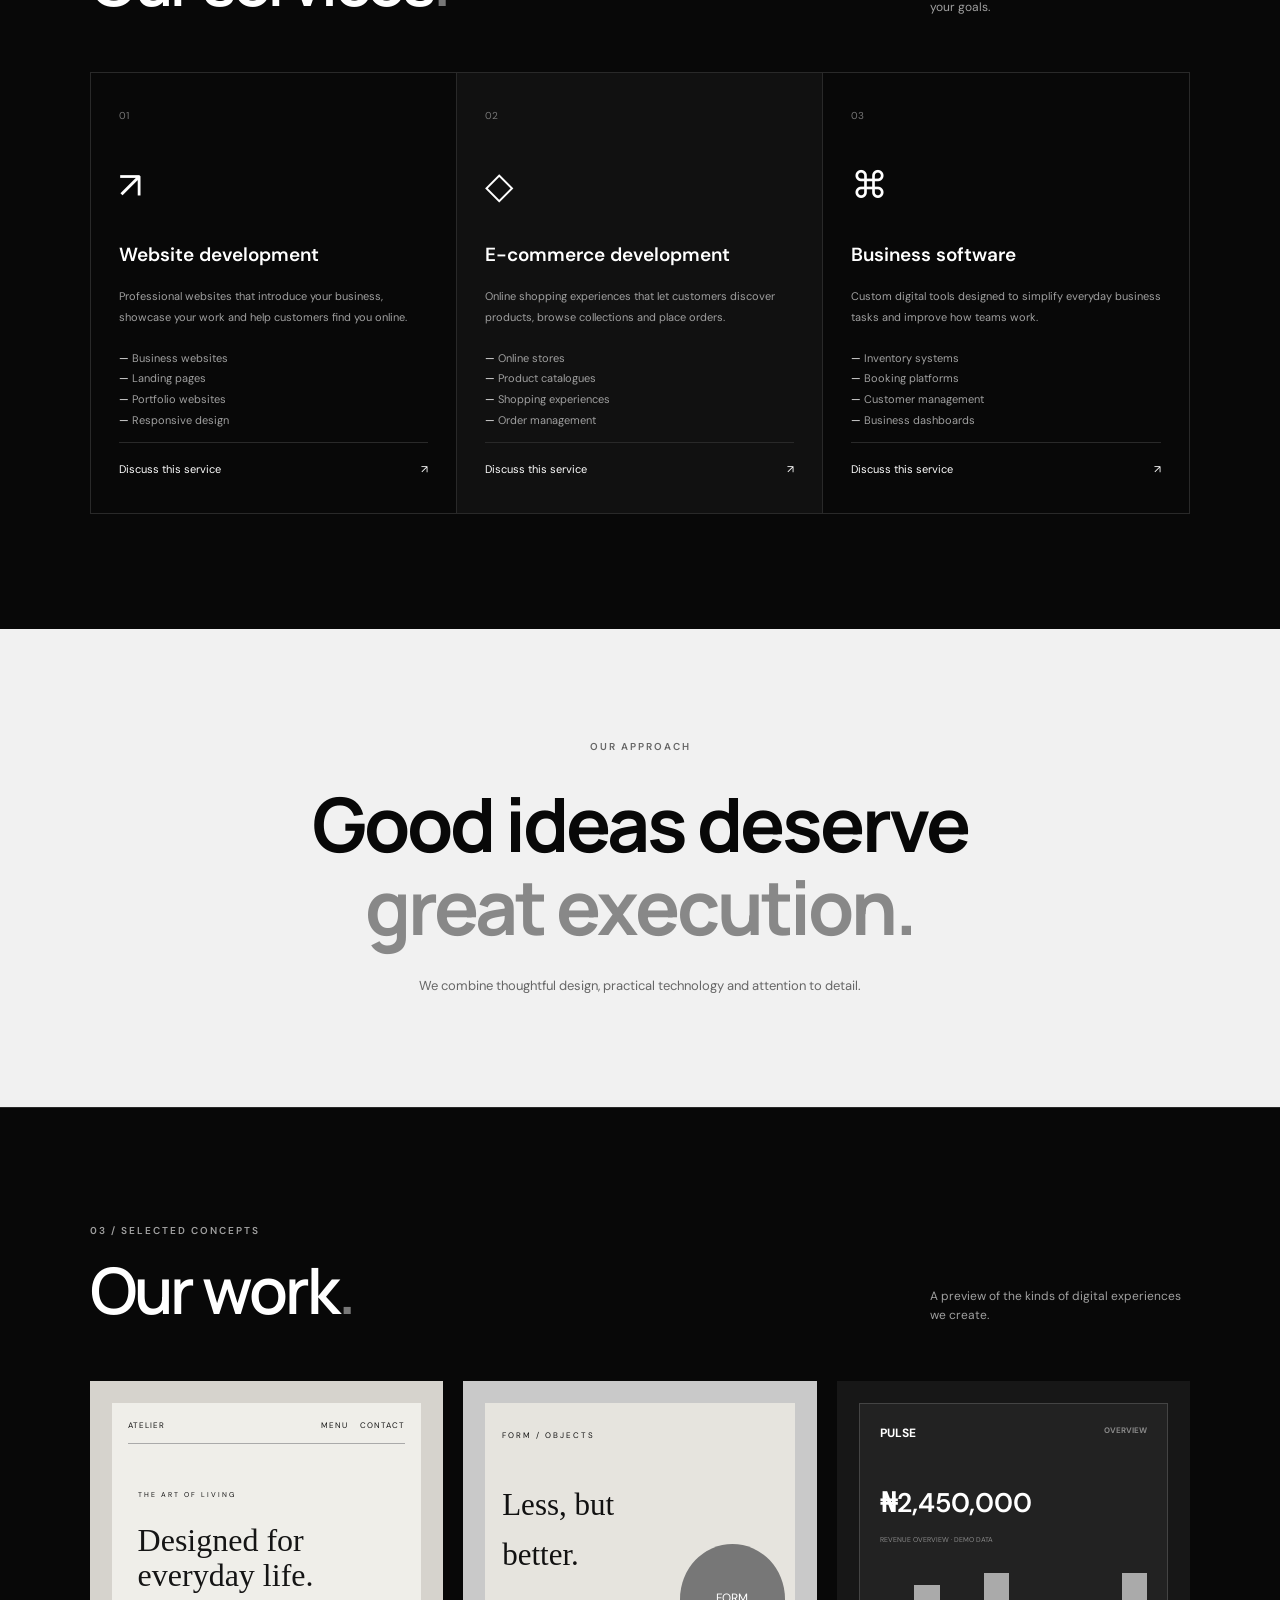
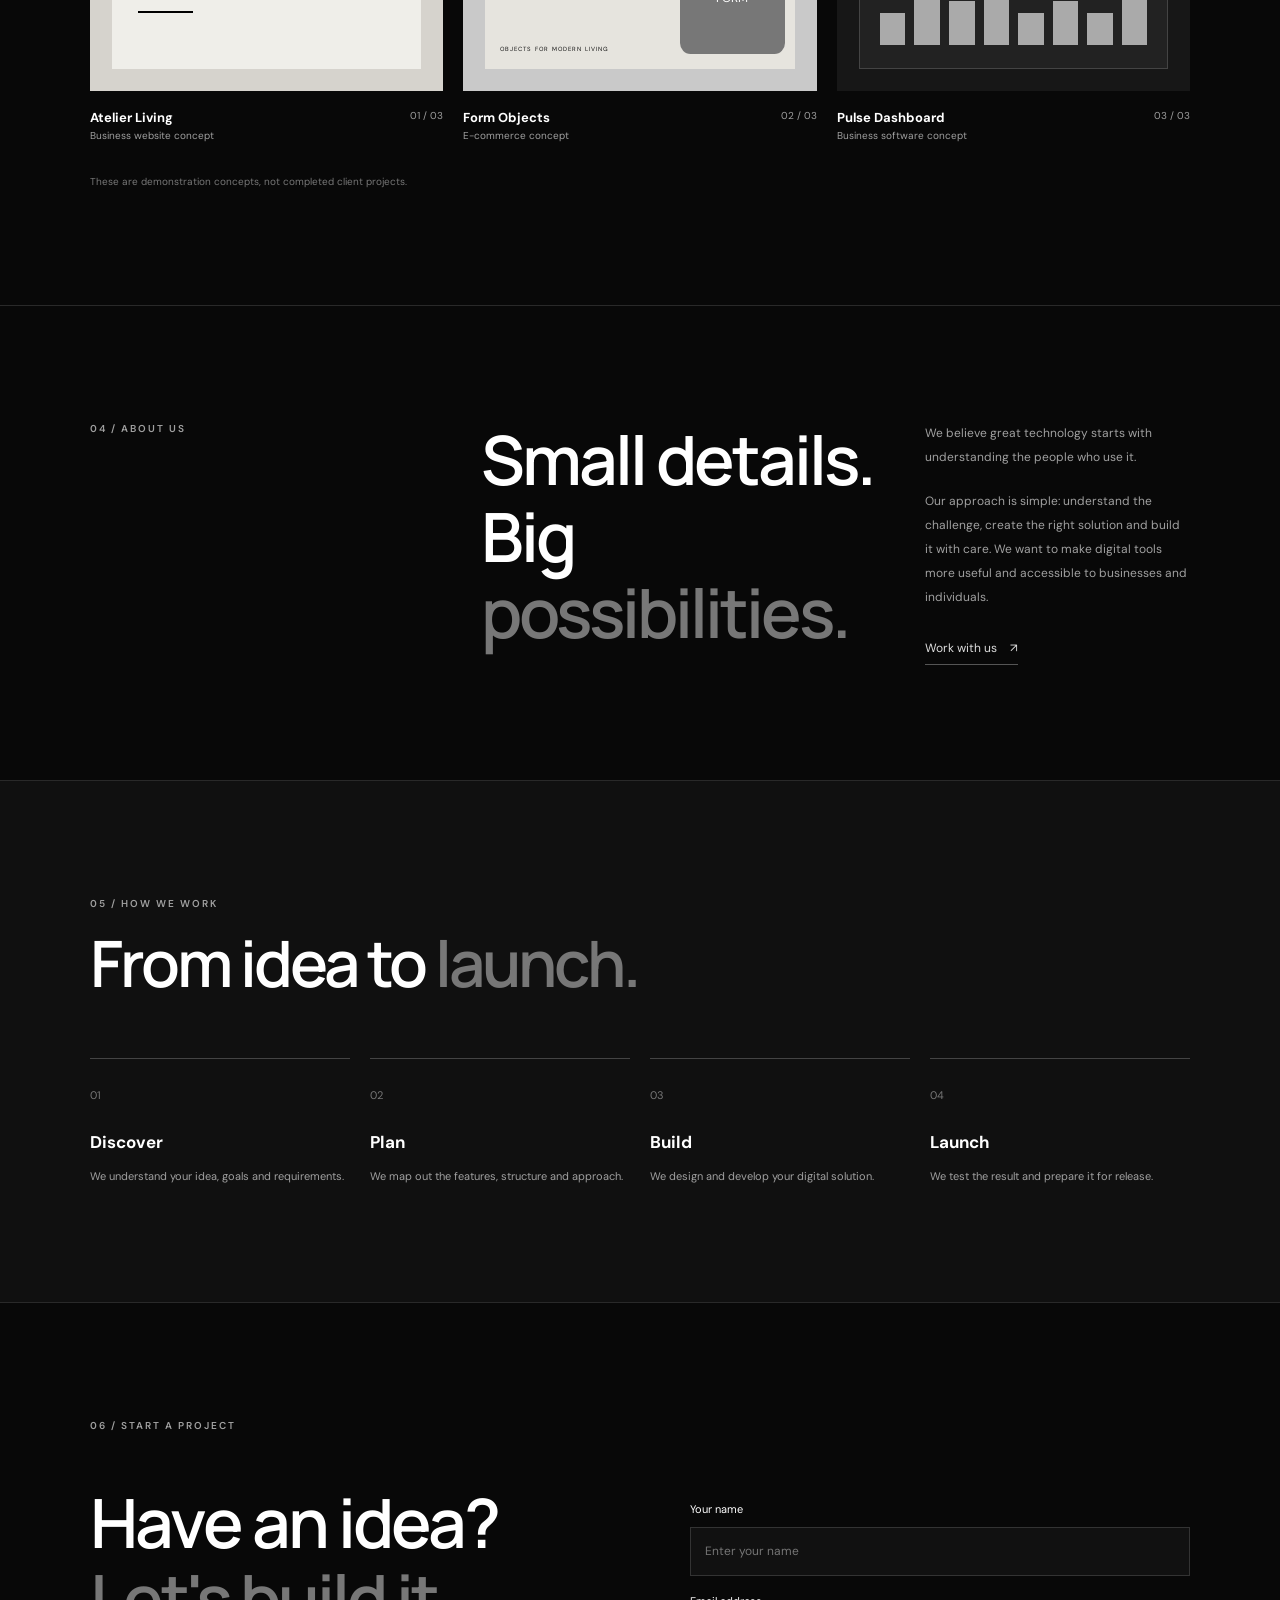
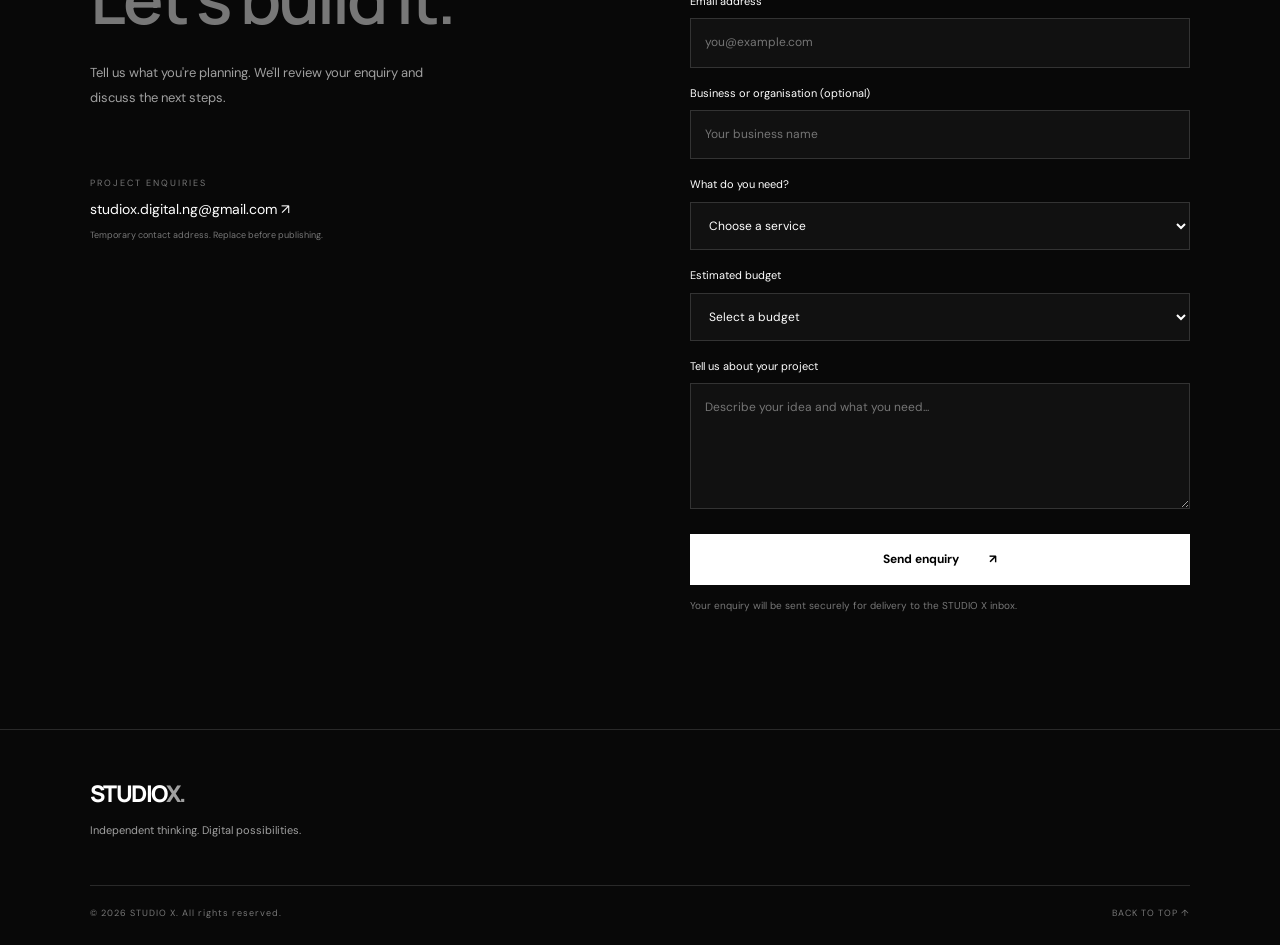
==== commit 14199304: "Fix business email typo" ====
--- a/index.html
+++ b/index.html
@@ -255,7 +255,7 @@
           <p>Tell us what you're planning. We'll review your enquiry and discuss the next steps.</p>
           <div class="contact-detail">
             <span>PROJECT ENQUIRIES</span>
-            <a href="mailto:studiox.digital.ng@gmail.cam">studiox.digital.ng@gmail.cam ↗</a>
+            <a href="mailto:studiox.digital.ng@gmail.com">studiox.digital.ng@gmail.com ↗</a>
             <small>Temporary contact address. Replace before publishing.</small>
           </div>
         </div>
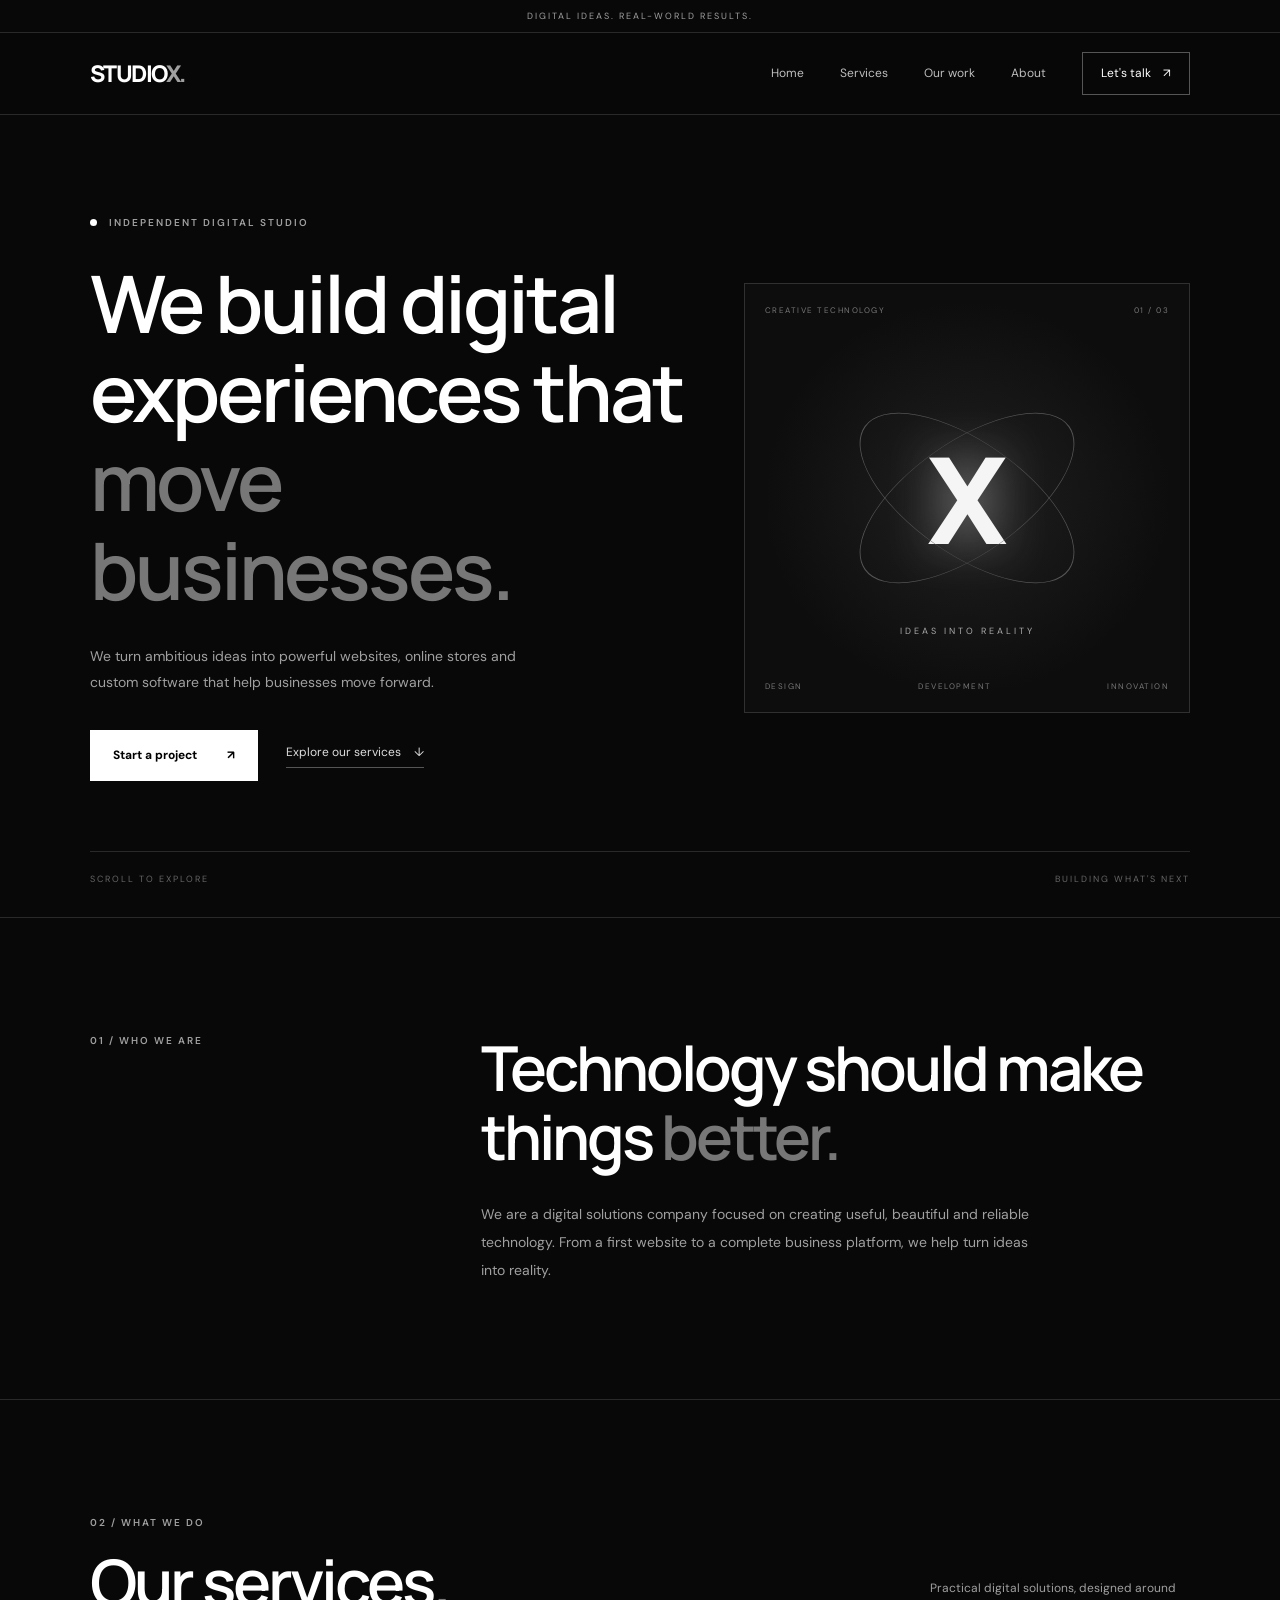
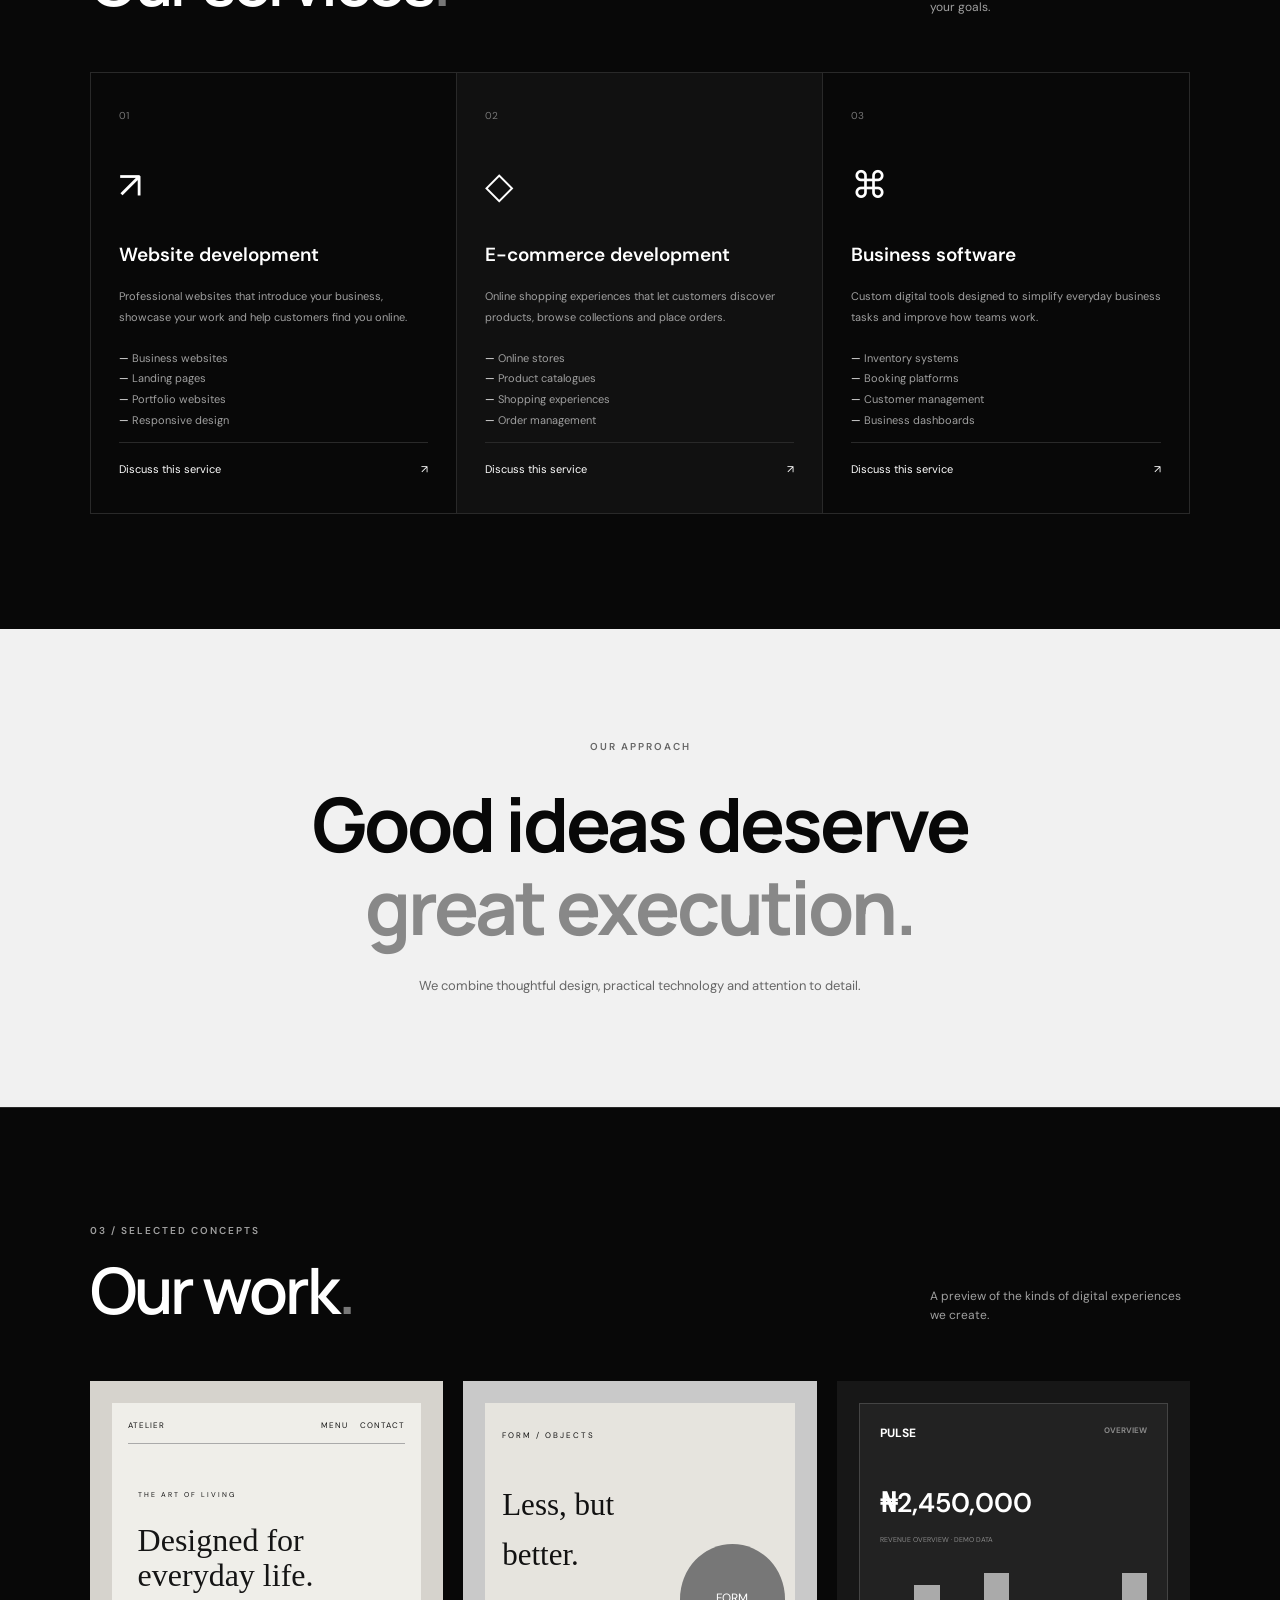
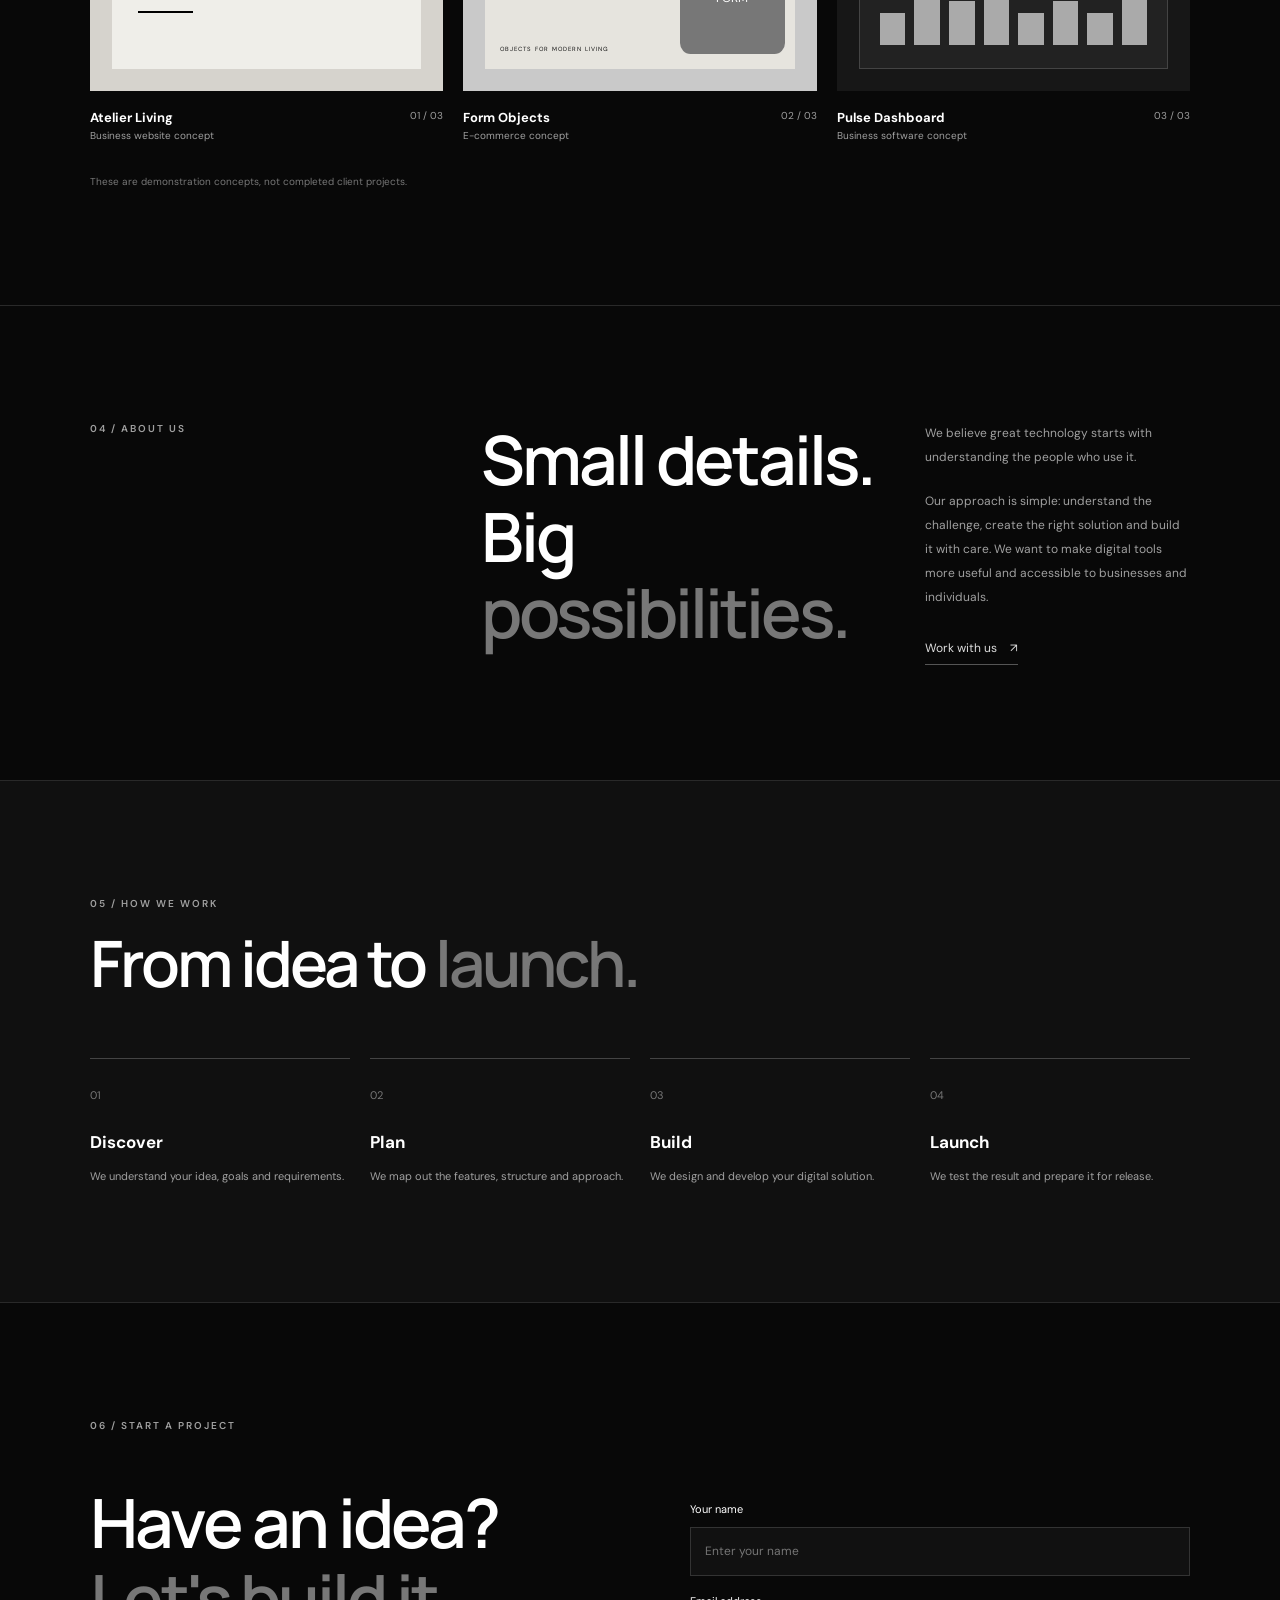
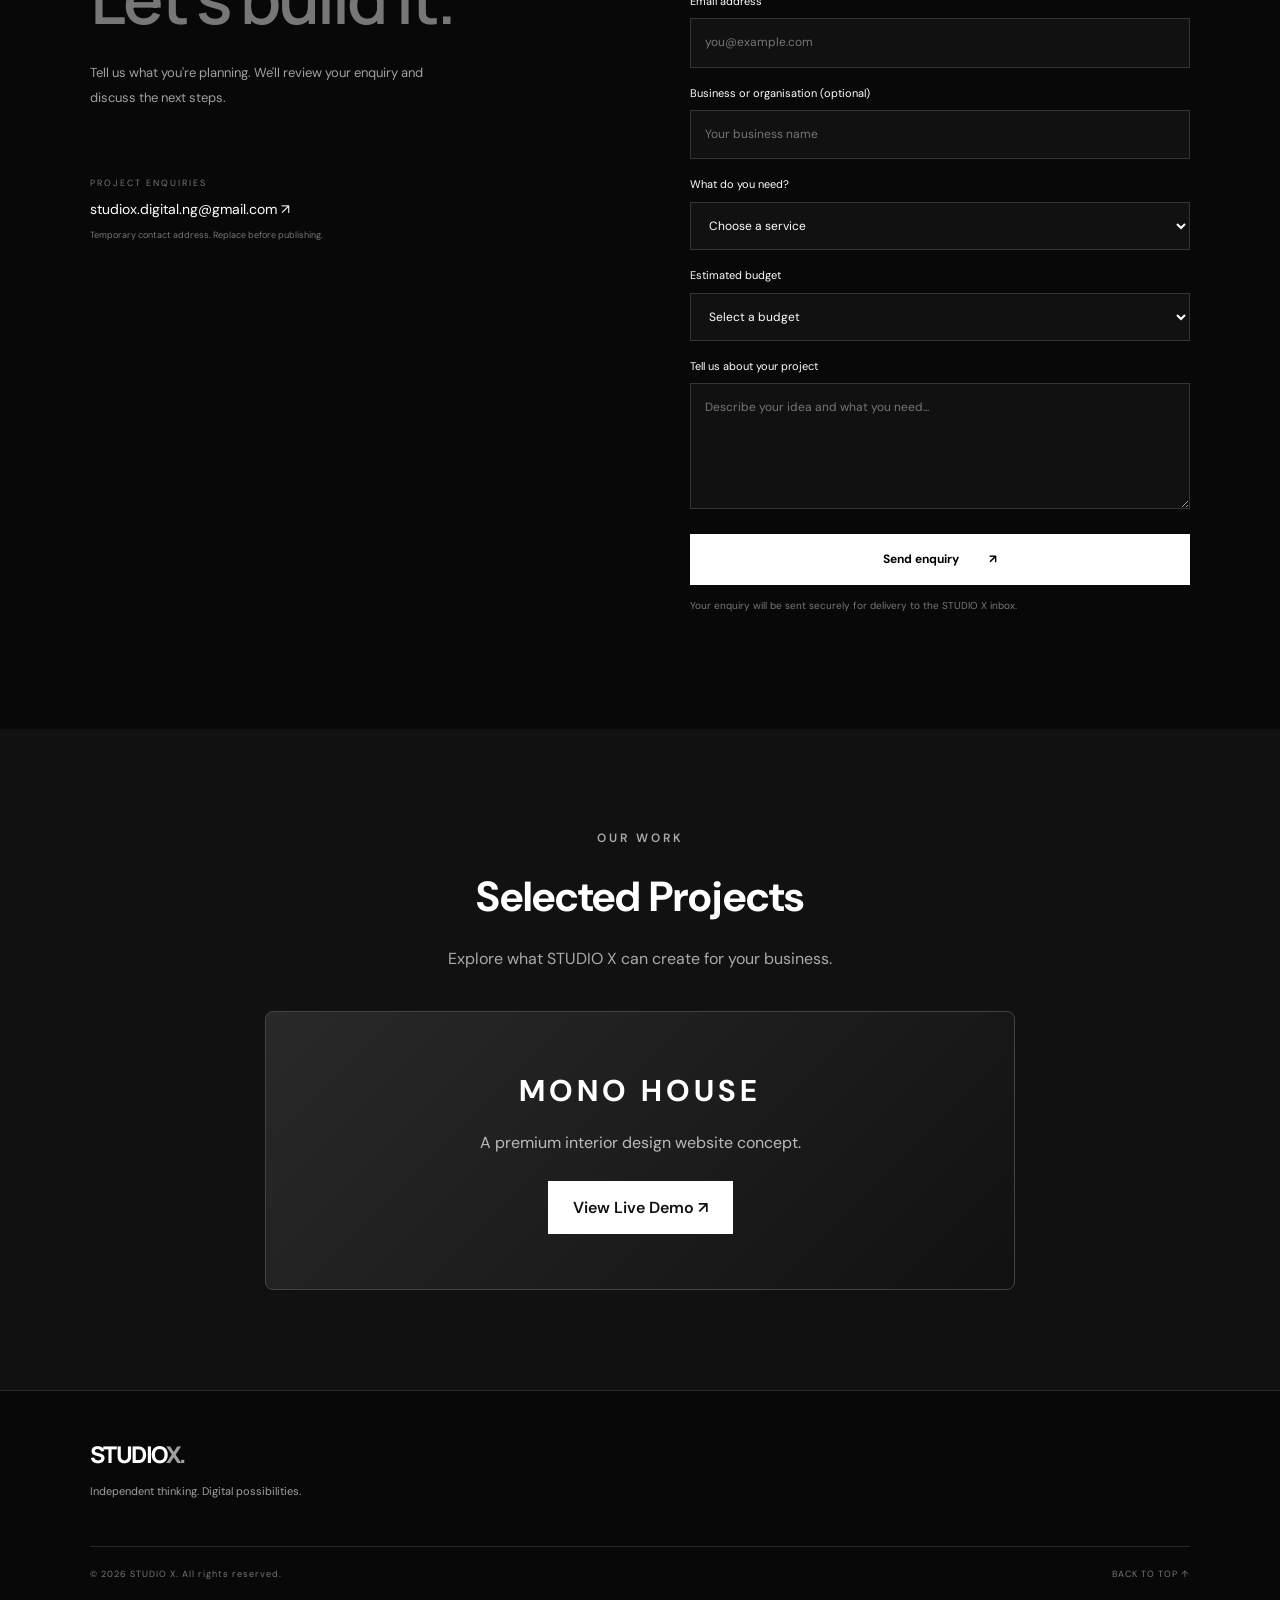
==== commit a8e700f7: "Add portfolio section to STUDIO X" ====
--- a/index.html
+++ b/index.html
@@ -312,6 +312,21 @@
       </div>
     </section>
   </main>
+  <section id="portfolio" class="portfolio-section">
+  <p class="eyebrow">OUR WORK</p>
+  <h2>Selected Projects</h2>
+  <p>Explore what STUDIO X can create for your business.</p>
+
+  <div class="portfolio-card">
+    <div>
+      <h3>MONO HOUSE</h3>
+      <p>A premium interior design website concept.</p>
+      <a href="/portfolio-demo/" target="_blank">
+        View Live Demo ↗
+      </a>
+    </div>
+  </div>
+</section>
 
   <footer class="footer">
     <a href="#home" class="logo">STUDIO<span>X.</span></a>
--- a/style.css
+++ b/style.css
@@ -929,4 +929,63 @@
     opacity: 1;
     transform: none;
   }
+}
+/* STUDIO X Portfolio Section */
+
+.portfolio-section {
+  padding: 100px 8%;
+  background: #111;
+  color: #fff;
+  text-align: center;
+}
+
+.portfolio-section .eyebrow {
+  color: #aaa;
+  letter-spacing: 3px;
+  font-size: 12px;
+}
+
+.portfolio-section h2 {
+  font-size: 42px;
+  margin: 15px 0;
+}
+
+.portfolio-section > p:not(.eyebrow) {
+  color: #aaa;
+  margin-bottom: 40px;
+}
+
+.portfolio-card {
+  max-width: 750px;
+  margin: auto;
+  padding: 55px 25px;
+  background: linear-gradient(135deg, #292929, #111);
+  border: 1px solid #444;
+  border-radius: 8px;
+}
+
+.portfolio-card h3 {
+  font-size: 30px;
+  letter-spacing: 4px;
+  margin-bottom: 15px;
+}
+
+.portfolio-card p {
+  color: #bbb;
+  margin-bottom: 25px;
+}
+
+.portfolio-card a {
+  display: inline-block;
+  padding: 14px 25px;
+  background: #fff;
+  color: #111;
+  text-decoration: none;
+  font-weight: 600;
+  transition: 0.3s;
+}
+
+.portfolio-card a:hover {
+  background: #ccc;
+  transform: translateY(-3px);
 }
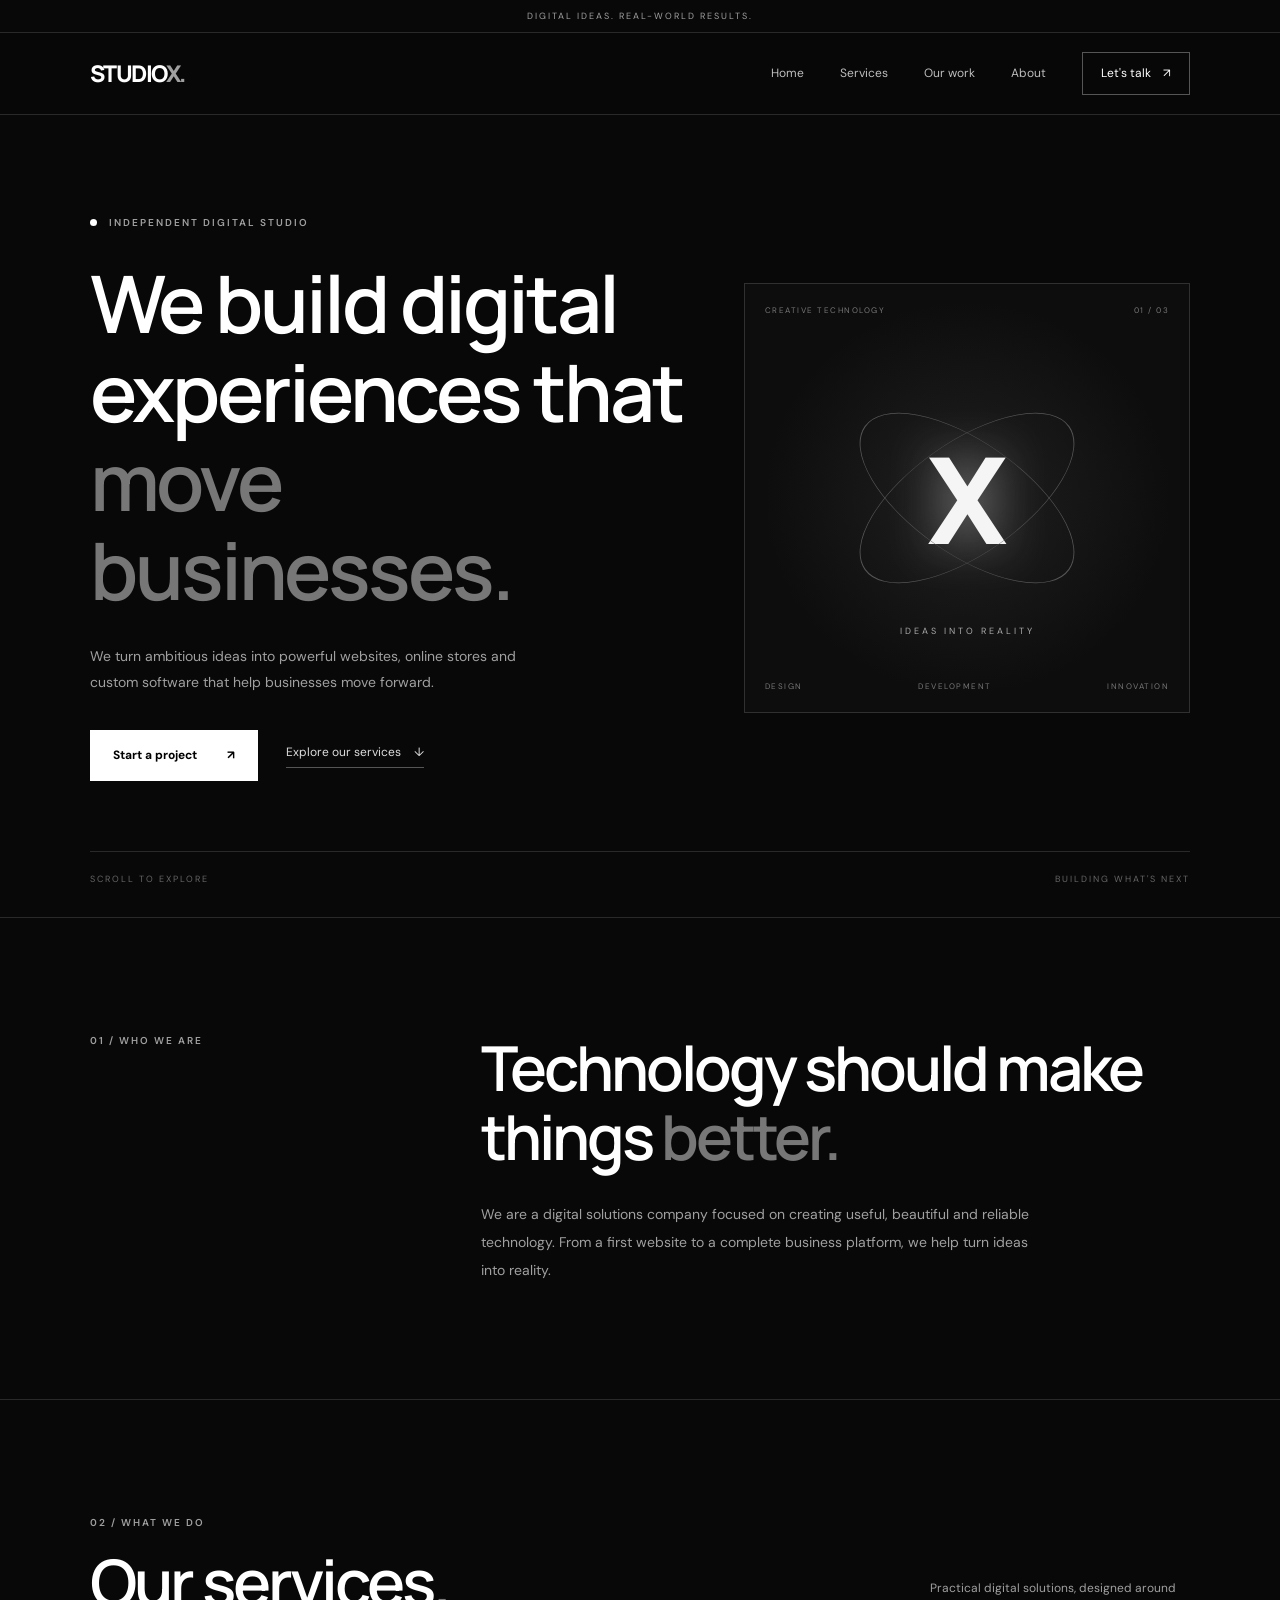
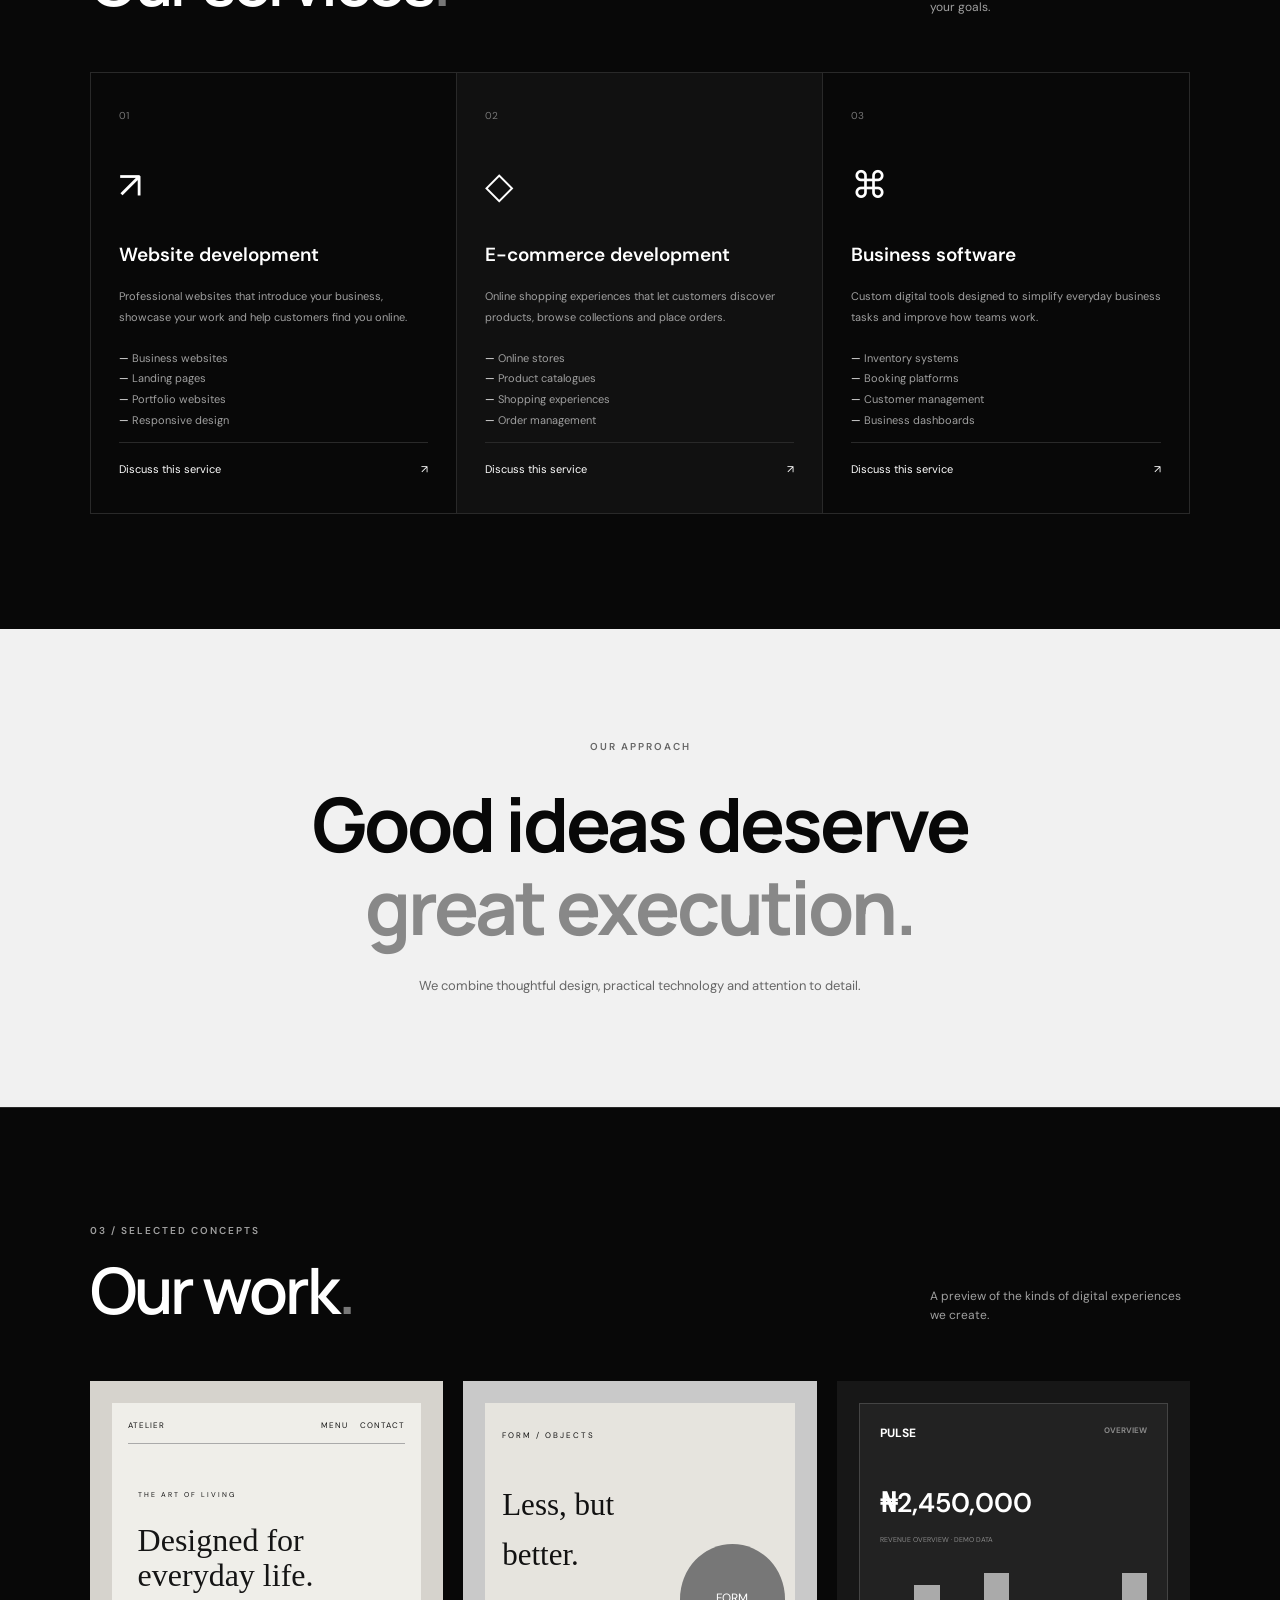
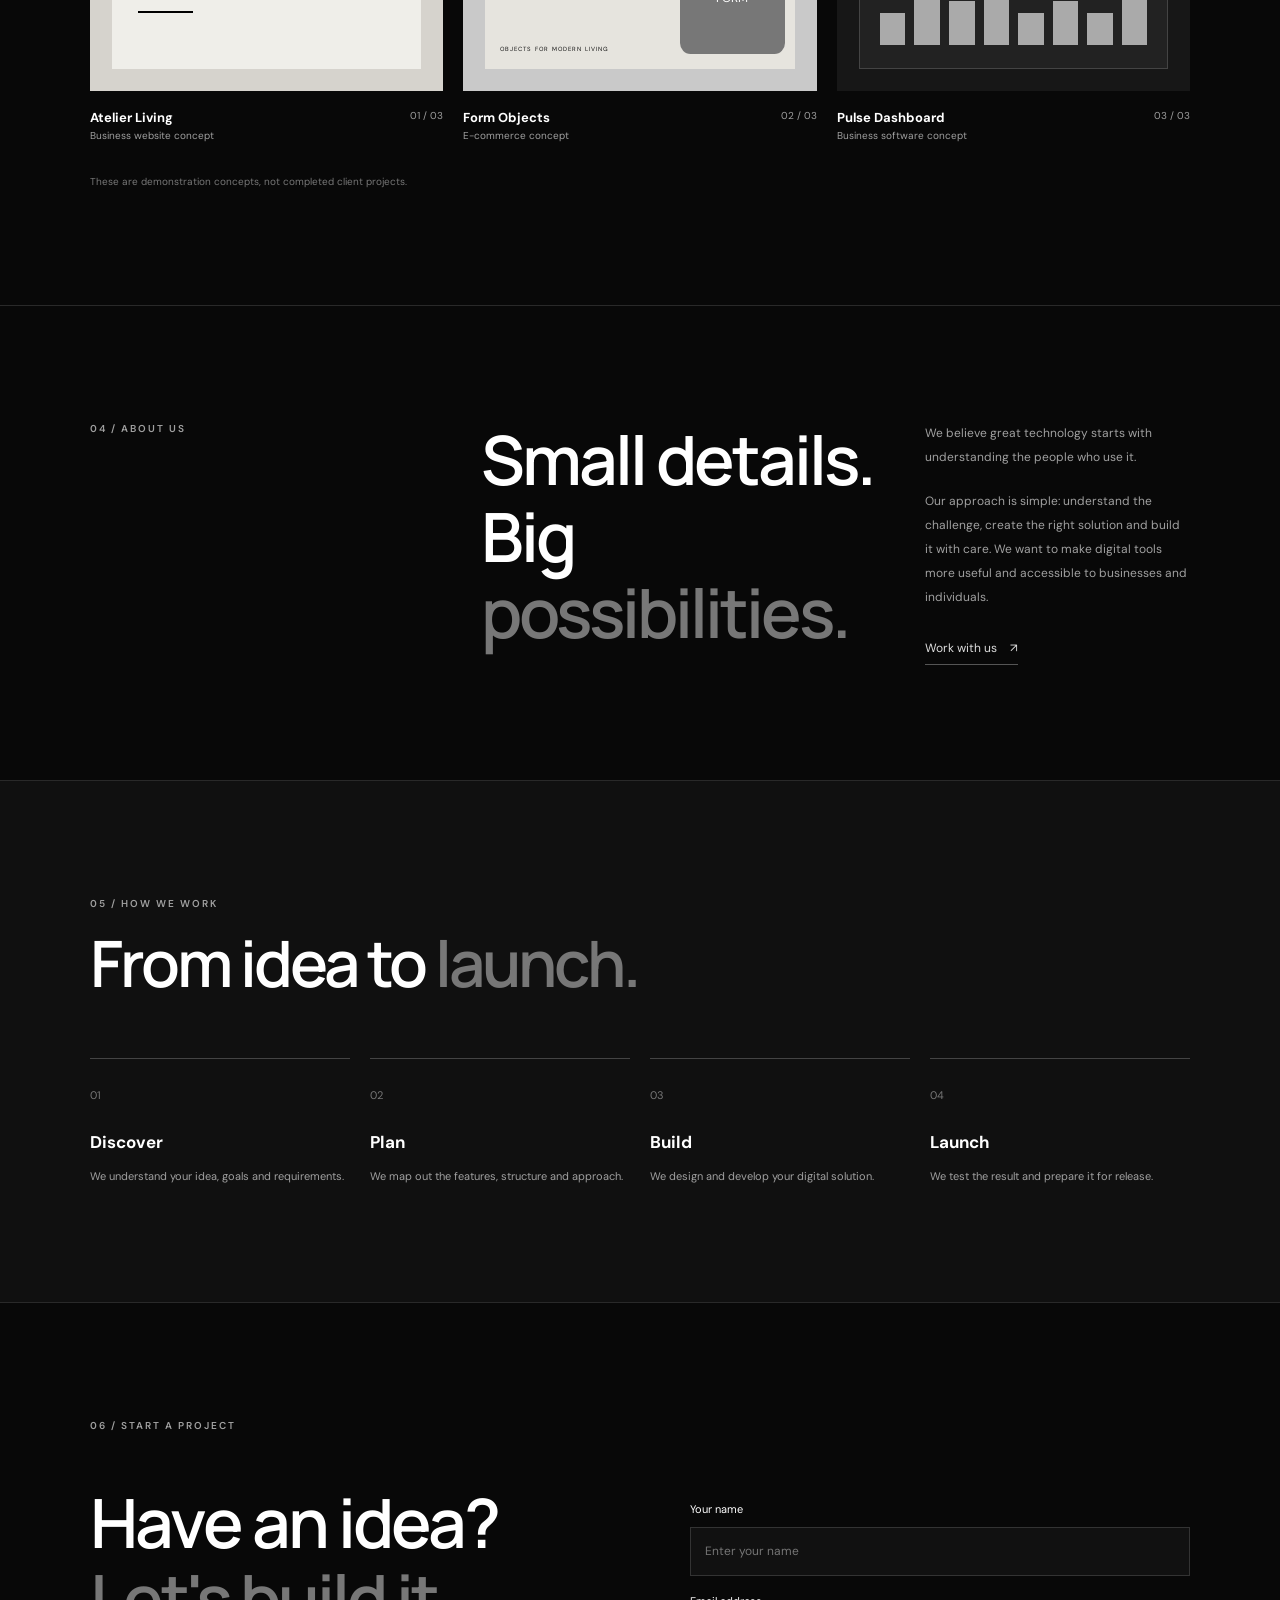
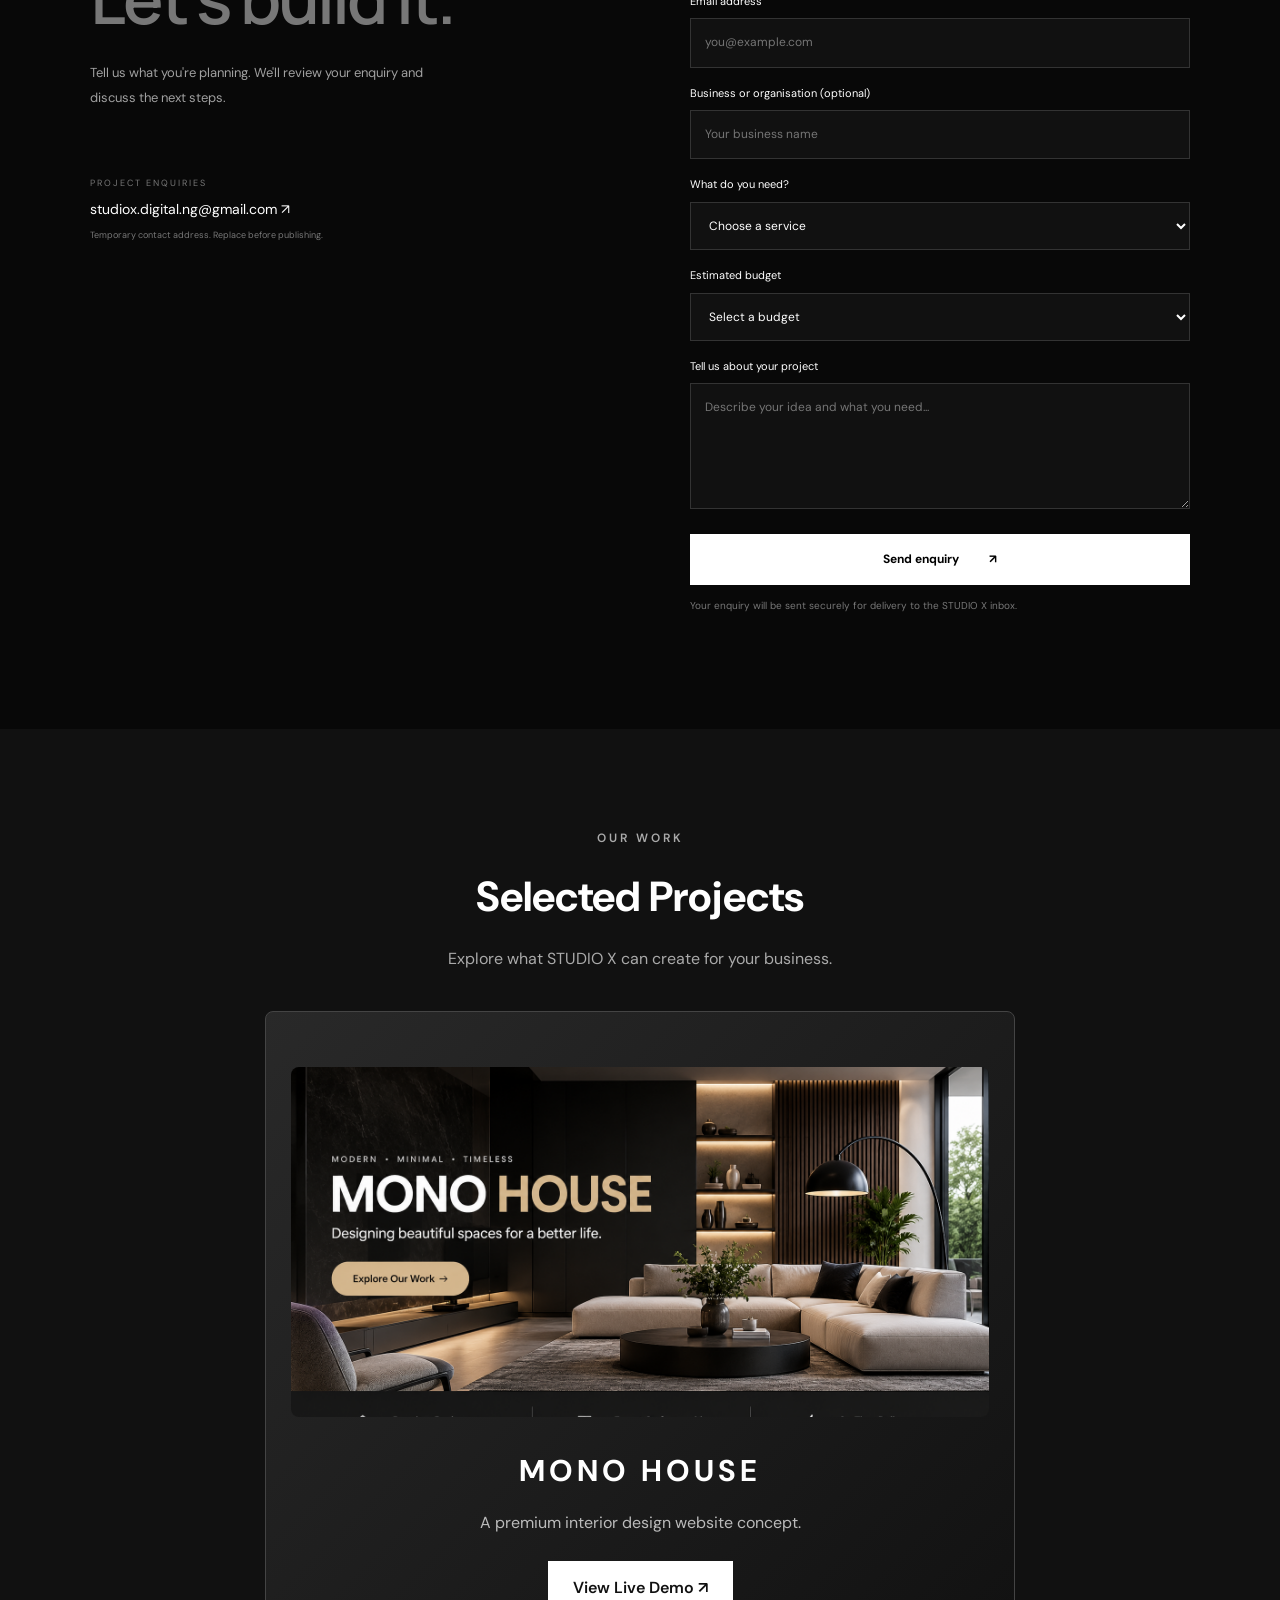
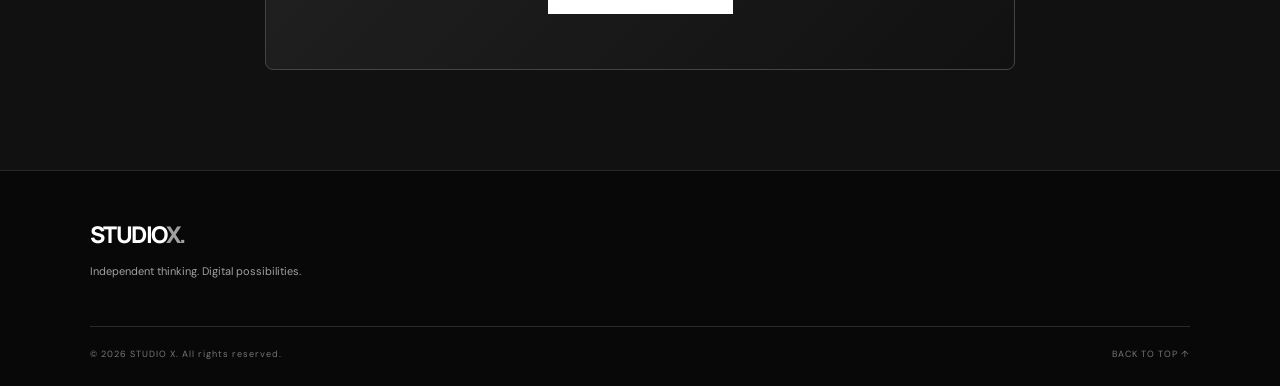
==== commit a3abc4ab: "Add MONO HOUSE portfolio preview" ====
--- a/index.html
+++ b/index.html
@@ -317,15 +317,21 @@
   <h2>Selected Projects</h2>
   <p>Explore what STUDIO X can create for your business.</p>
 
-  <div class="portfolio-card">
-    <div>
-      <h3>MONO HOUSE</h3>
-      <p>A premium interior design website concept.</p>
-      <a href="/portfolio-demo/" target="_blank">
-        View Live Demo ↗
-      </a>
-    </div>
+ <div class="portfolio-card">
+  <img
+    src="/portfolio-demo/preview.png"
+    alt="MONO HOUSE website preview"
+    class="portfolio-preview"
+  >
+
+  <div>
+    <h3>MONO HOUSE</h3>
+    <p>A premium interior design website concept.</p>
+    <a href="/portfolio-demo/" target="_blank">
+      View Live Demo ↗
+    </a>
   </div>
+</div>
 </section>
 
   <footer class="footer">
--- a/style.css
+++ b/style.css
@@ -988,4 +988,13 @@
 .portfolio-card a:hover {
   background: #ccc;
   transform: translateY(-3px);
+}/* MONO HOUSE Portfolio Preview */
+
+.portfolio-preview {
+  width: 100%;
+  max-height: 350px;
+  object-fit: cover;
+  display: block;
+  border-radius: 8px;
+  margin-bottom: 30px;
 }
